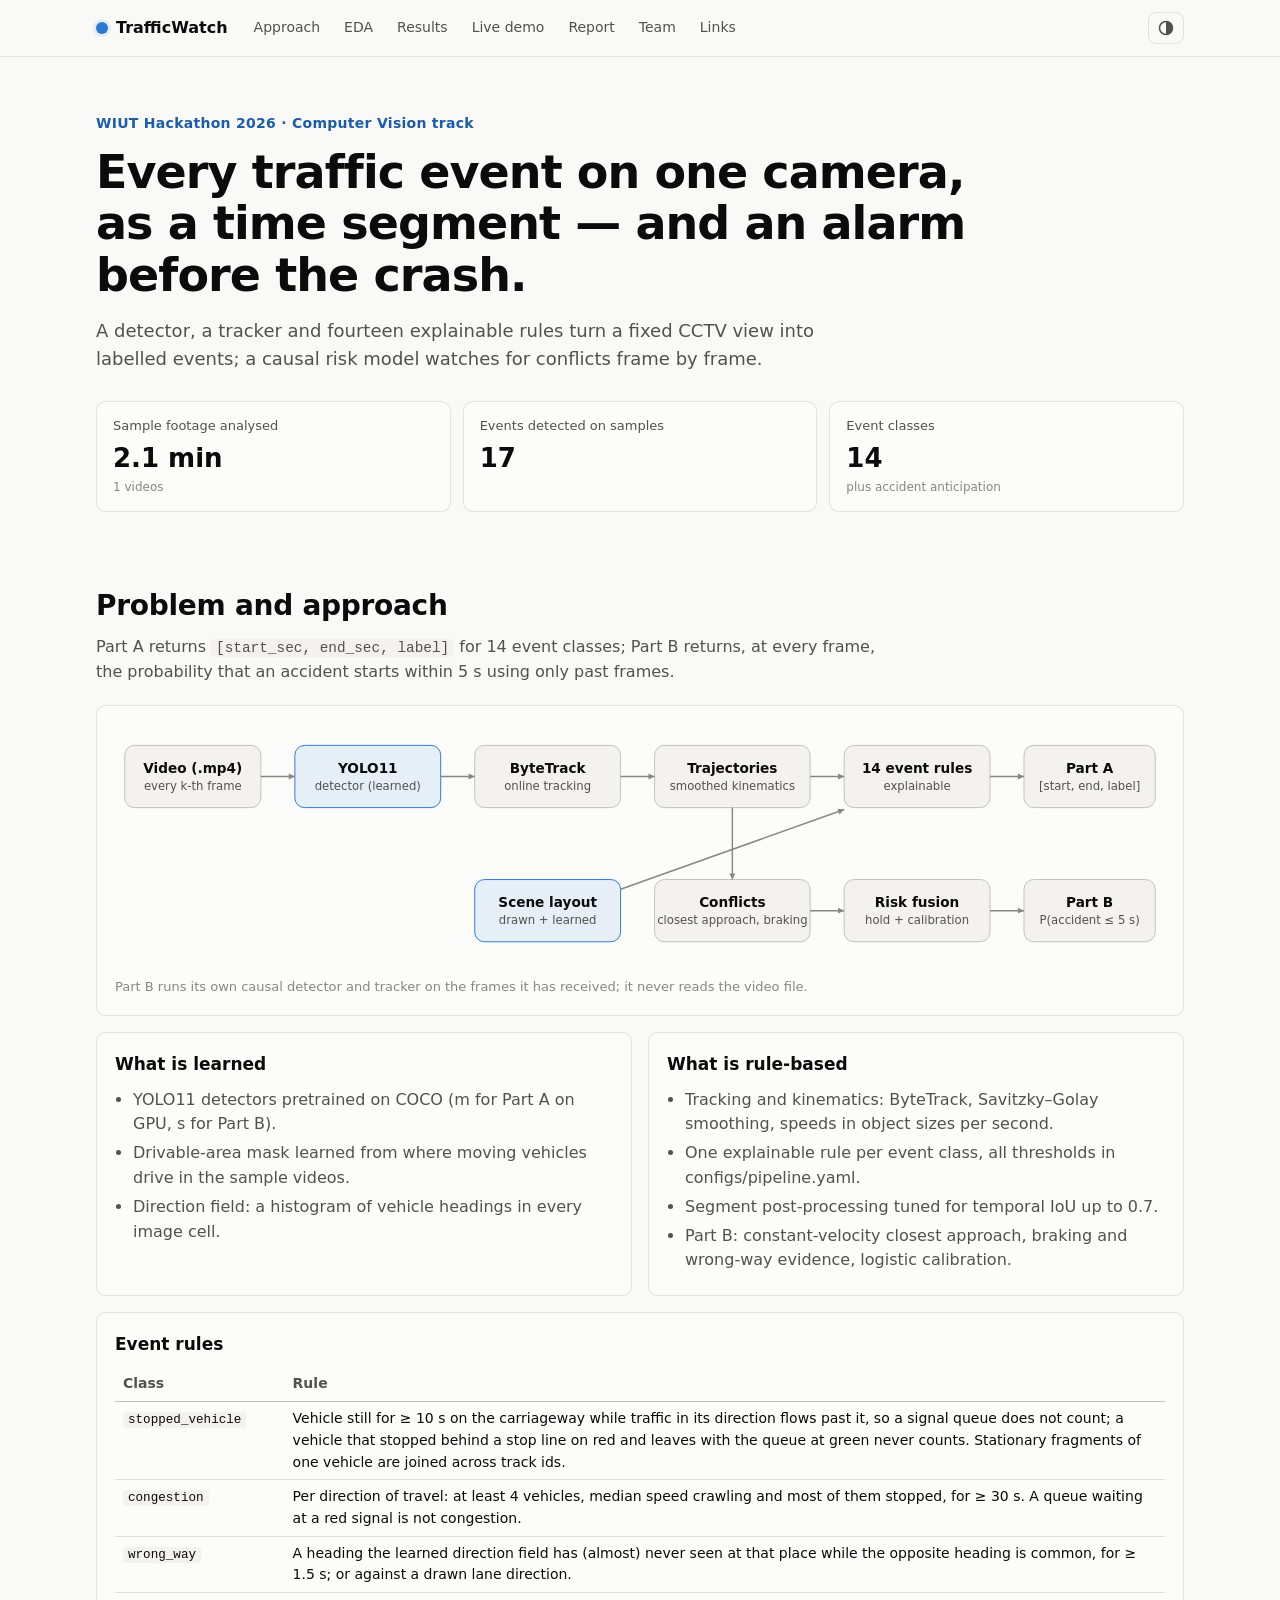
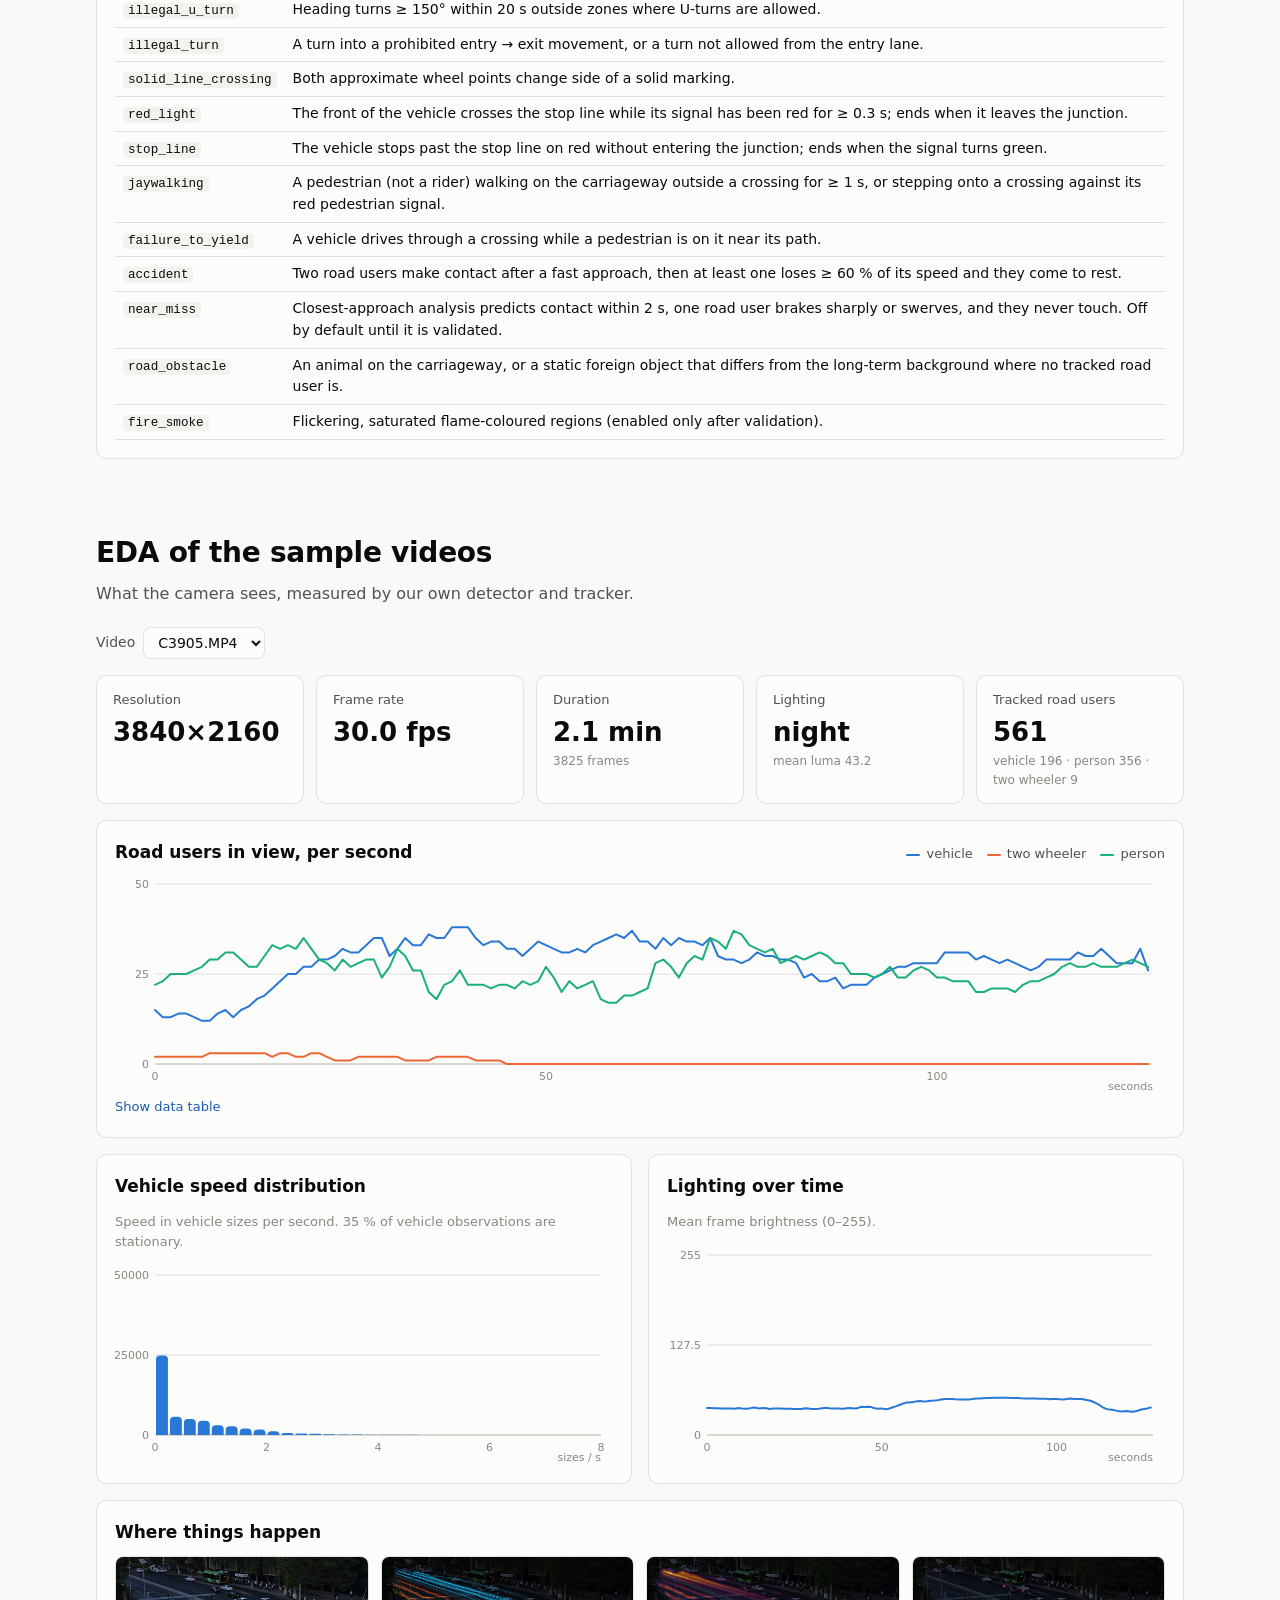
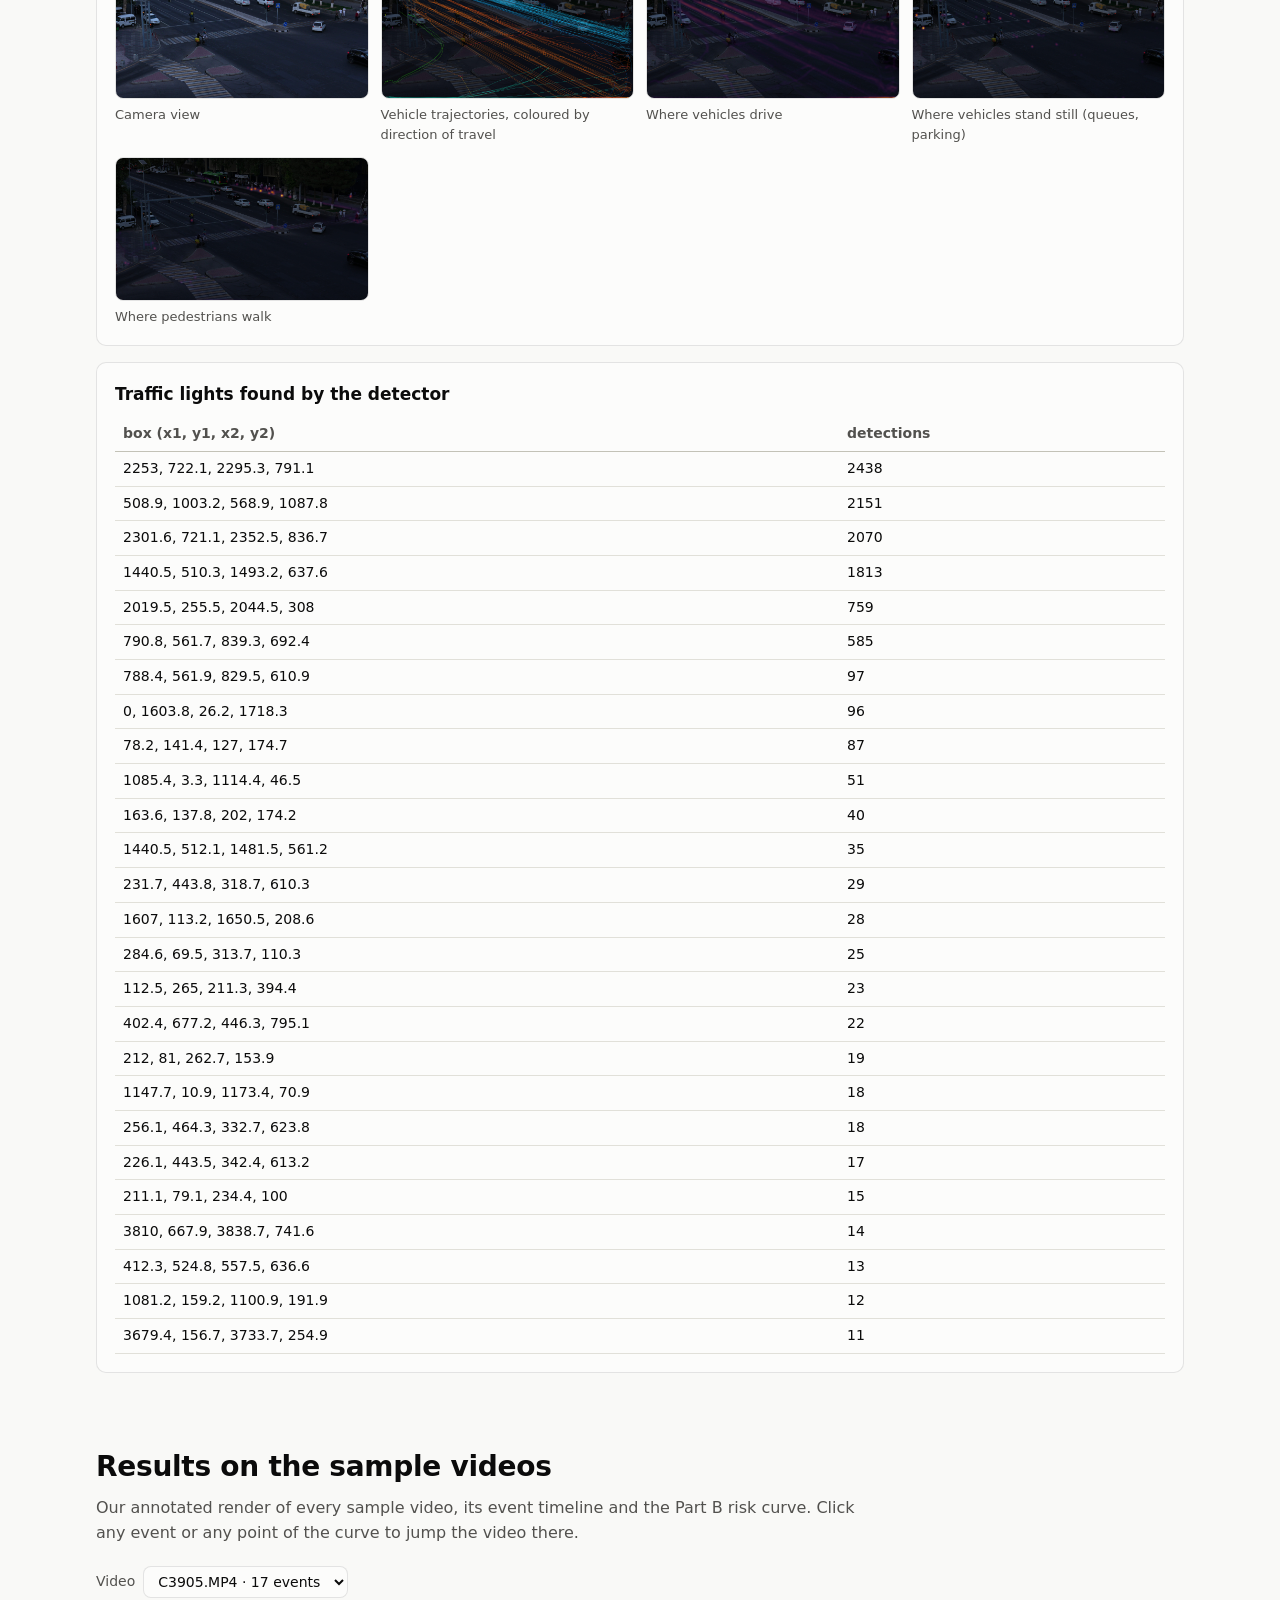
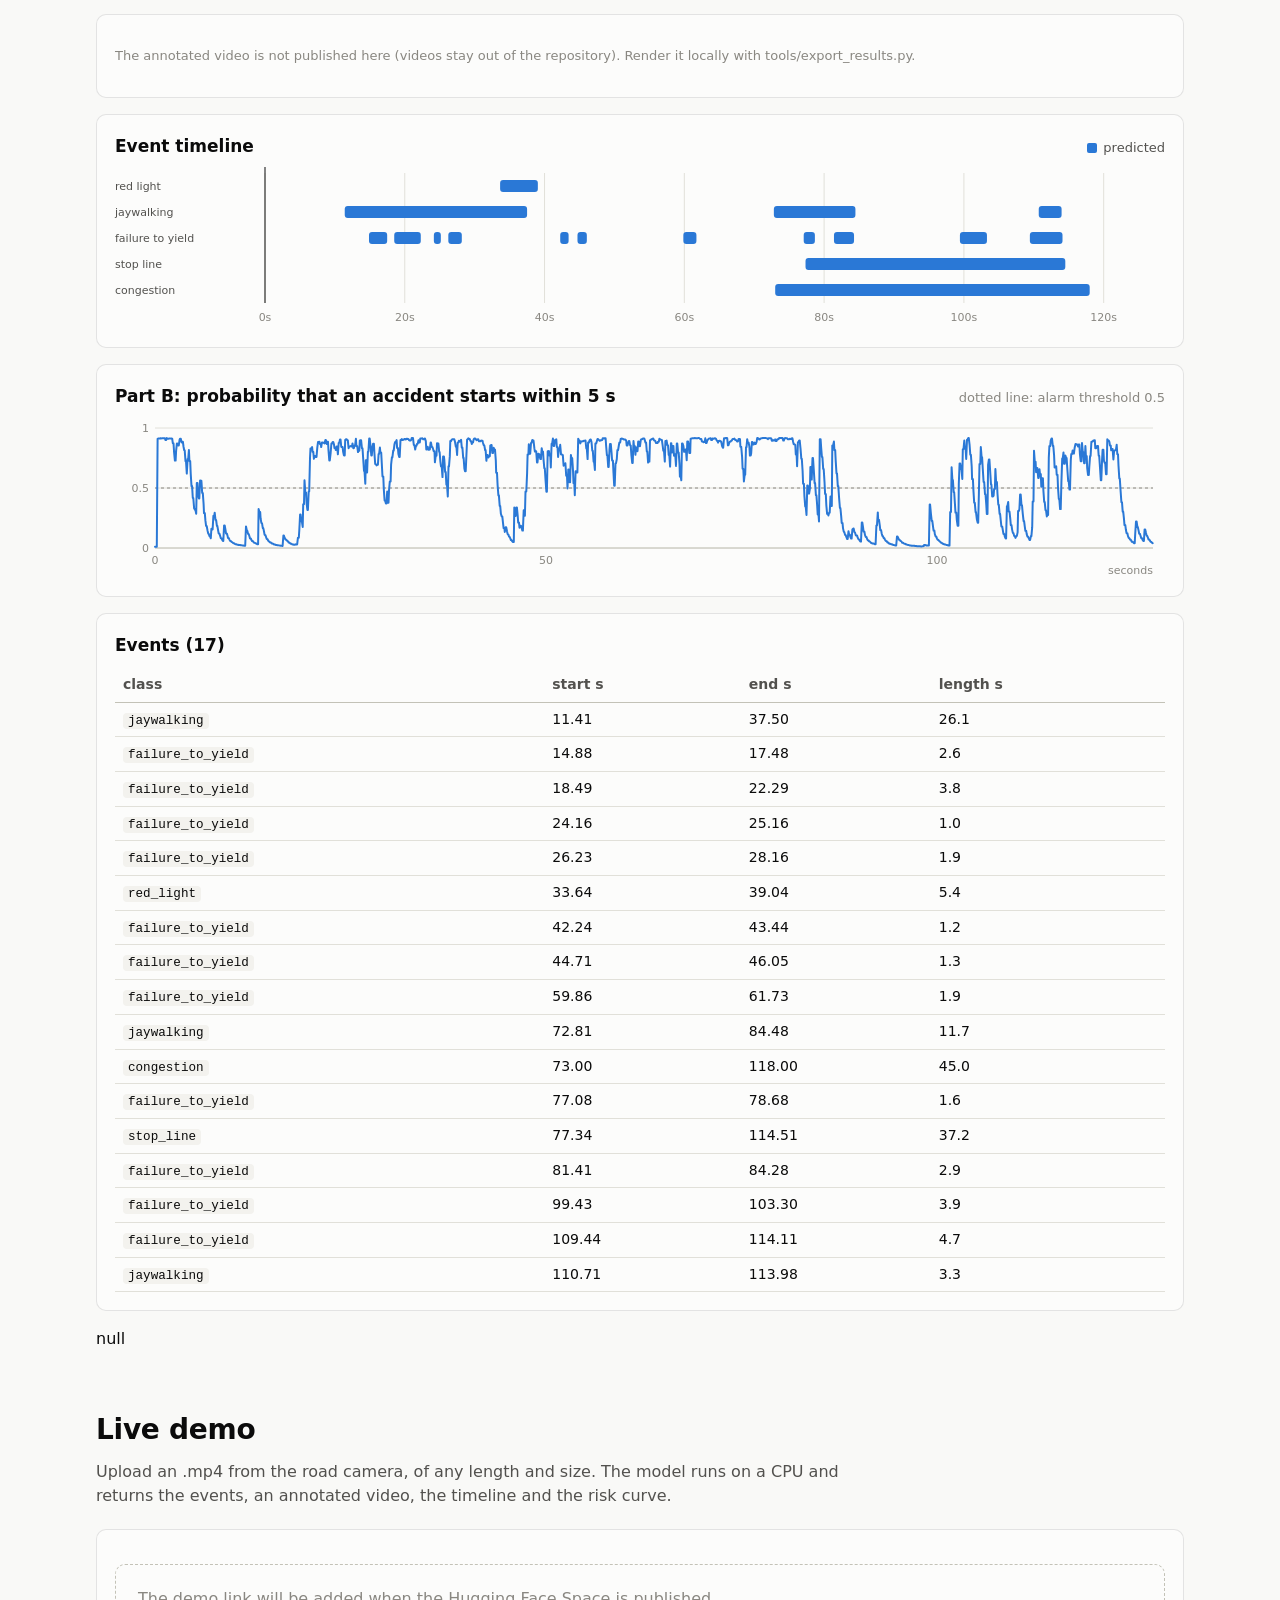
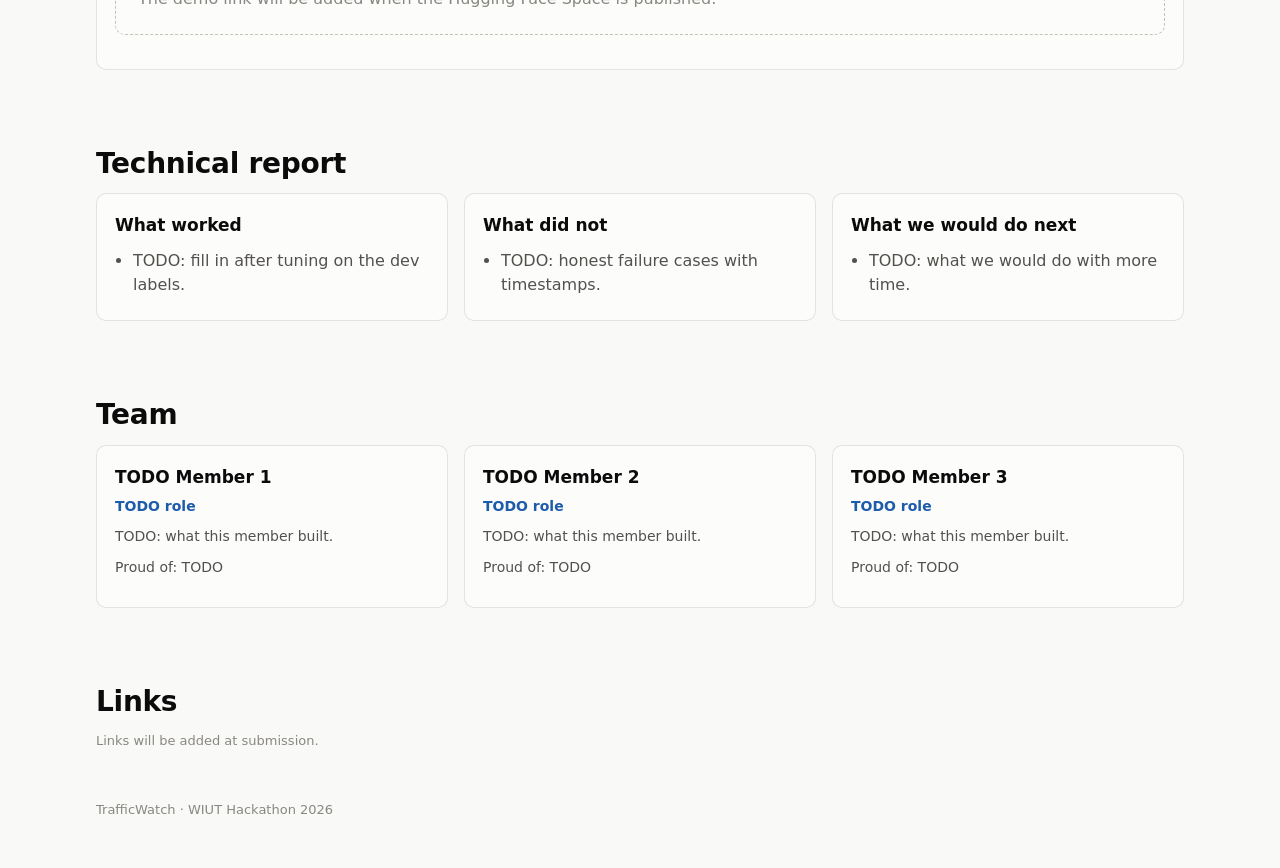
==== website/index.html @ 712d80a3 "project init" ====
<!doctype html>
<html lang="en">
<head>
<meta charset="utf-8">
<meta name="viewport" content="width=device-width, initial-scale=1">
<title>TrafficWatch · WIUT Hackathon 2026</title>
<meta name="description" content="Traffic event detection and accident anticipation from a fixed road camera.">
<link rel="stylesheet" href="assets/style.css">
</head>
<body>
<header class="top">
  <div class="wrap top-inner">
    <a class="brand" href="#top" aria-label="TrafficWatch home"><span class="brand-dot" aria-hidden="true"></span>TrafficWatch</a>
    <nav aria-label="Sections">
      <a href="#approach">Approach</a><a href="#eda">EDA</a><a href="#results">Results</a>
      <a href="#demo">Live demo</a><a href="#report">Report</a><a href="#team">Team</a><a href="#links">Links</a>
    </nav>
    <button class="theme" id="themeBtn" type="button" aria-label="Toggle dark mode"><svg viewBox="0 0 16 16" aria-hidden="true"><circle cx="8" cy="8" r="6.5" fill="none" stroke="currentColor" stroke-width="1.5"/><path d="M8 1.5a6.5 6.5 0 0 1 0 13z" fill="currentColor"/></svg></button>
  </div>
</header>

<main id="top">
  <section class="hero wrap">
    <p class="eyebrow">WIUT Hackathon 2026 · Computer Vision track</p>
    <h1>Every traffic event on one camera, as a time segment — and an alarm before the crash.</h1>
    <p class="lede" id="heroLede">A detector, a tracker and fourteen explainable rules turn a fixed CCTV view into
      labelled events; a causal risk model watches for conflicts frame by frame.</p>
    <div class="tiles" id="heroTiles"></div>
  </section>

  <section id="approach" class="wrap block">
    <h2>Problem and approach</h2>
    <p class="section-lede">Part A returns <code>[start_sec, end_sec, label]</code> for 14 event classes; Part B returns,
      at every frame, the probability that an accident starts within 5 s using only past frames.</p>
    <figure class="card diagram" id="pipeline"></figure>
    <div class="grid2">
      <div class="card">
        <h3>What is learned</h3>
        <ul id="learnedList"></ul>
      </div>
      <div class="card">
        <h3>What is rule-based</h3>
        <ul id="rulesList"></ul>
      </div>
    </div>
    <div class="card">
      <h3>Event rules</h3>
      <div class="table-scroll"><table class="data" id="rulesTable"><thead><tr><th>Class</th><th>Rule</th></tr></thead><tbody></tbody></table></div>
    </div>
  </section>

  <section id="eda" class="wrap block">
    <h2>EDA of the sample videos</h2>
    <p class="section-lede">What the camera sees, measured by our own detector and tracker.</p>
    <div class="controls" role="group" aria-label="EDA video"><label>Video <select id="edaVideo"></select></label></div>
    <div id="edaBody"><p class="empty">EDA data will appear here after <code>tools/eda.py</code> runs on the sample videos.</p></div>
  </section>

  <section id="results" class="wrap block">
    <h2>Results on the sample videos</h2>
    <p class="section-lede">Our annotated render of every sample video, its event timeline and the Part B risk curve.
      Click any event or any point of the curve to jump the video there.</p>
    <div class="controls" role="group" aria-label="Results video"><label>Video <select id="resVideo"></select></label></div>
    <div id="resBody"><p class="empty">Results will appear here after <code>tools/export_results.py</code> runs.</p></div>
  </section>

  <section id="demo" class="wrap block">
    <h2>Live demo</h2>
    <p class="section-lede" id="demoLede">Upload an .mp4 from the road camera, of any length and size. The model runs on a CPU
      and returns the events, an annotated video, the timeline and the risk curve.</p>
    <div class="card demo-card" id="demoCard"></div>
  </section>

  <section id="report" class="wrap block">
    <h2>Technical report</h2>
    <div class="grid3" id="reportBody"></div>
  </section>

  <section id="team" class="wrap block">
    <h2>Team</h2>
    <div class="team" id="teamBody"></div>
  </section>

  <section id="links" class="wrap block">
    <h2>Links</h2>
    <ul class="links" id="linksBody"></ul>
  </section>
</main>

<footer class="wrap foot"><span id="footText">TrafficWatch · WIUT Hackathon 2026</span></footer>
<div class="tooltip" id="tooltip" role="status" aria-live="polite"></div>
<script src="assets/app.js"></script>
</body>
</html>
---- website/assets/style.css ----
:root {
  color-scheme: light;
  --page: #f9f9f7; --surface: #fcfcfb; --surface-2: #f3f2ee;
  --ink: #0b0b0b; --ink-2: #52514e; --muted: #898781;
  --grid: #e1e0d9; --axis: #c3c2b7; --ring: rgba(11, 11, 11, 0.10);
  --accent: #2a78d6; --accent-ink: #1c5cab;
  --s1: #2a78d6; --s2: #eb6834; --s3: #1baf7a; --s4: #eda100;
  --label-wash: rgba(42, 120, 214, 0.10);
  --critical: #d03b3b;
  --radius: 10px;
}
@media (prefers-color-scheme: dark) {
  :root:where(:not([data-theme="light"])) {
    color-scheme: dark;
    --page: #0d0d0d; --surface: #1a1a19; --surface-2: #232321;
    --ink: #ffffff; --ink-2: #c3c2b7; --muted: #898781;
    --grid: #2c2c2a; --axis: #383835; --ring: rgba(255, 255, 255, 0.10);
    --accent: #3987e5; --accent-ink: #86b6ef;
    --s1: #3987e5; --s2: #d95926; --s3: #199e70; --s4: #c98500;
    --label-wash: rgba(57, 135, 229, 0.16);
  }
}
:root[data-theme="dark"] {
  color-scheme: dark;
  --page: #0d0d0d; --surface: #1a1a19; --surface-2: #232321;
  --ink: #ffffff; --ink-2: #c3c2b7; --muted: #898781;
  --grid: #2c2c2a; --axis: #383835; --ring: rgba(255, 255, 255, 0.10);
  --accent: #3987e5; --accent-ink: #86b6ef;
  --s1: #3987e5; --s2: #d95926; --s3: #199e70; --s4: #c98500;
  --label-wash: rgba(57, 135, 229, 0.16);
}

* { box-sizing: border-box; }
html { scroll-behavior: smooth; scroll-padding-top: 64px; }
body { margin: 0; background: var(--page); color: var(--ink);
  font: 16px/1.55 system-ui, -apple-system, "Segoe UI", Roboto, sans-serif; -webkit-font-smoothing: antialiased; }
a { color: var(--accent-ink); }
code { font: 0.9em ui-monospace, SFMono-Regular, Menlo, monospace; background: var(--surface-2); padding: 1px 5px; border-radius: 4px; }
.wrap { max-width: 1120px; margin: 0 auto; padding: 0 16px; }

.top { position: sticky; top: 0; z-index: 10; background: color-mix(in srgb, var(--page) 88%, transparent);
  backdrop-filter: saturate(1.4) blur(10px); border-bottom: 1px solid var(--ring); }
.top-inner { display: flex; align-items: center; gap: 16px; height: 56px; }
.brand { font-weight: 650; color: var(--ink); text-decoration: none; display: flex; align-items: center; gap: 8px; white-space: nowrap; }
.brand-dot { width: 12px; height: 12px; border-radius: 50%; background: var(--accent); box-shadow: 0 0 0 3px var(--label-wash); }
nav { display: flex; gap: 4px; overflow-x: auto; scrollbar-width: none; flex: 1; min-width: 0; }
nav a { color: var(--ink-2); text-decoration: none; padding: 6px 10px; border-radius: 8px; font-size: 14px; white-space: nowrap; }
nav a:hover { background: var(--surface-2); color: var(--ink); }
.theme { background: none; border: 1px solid var(--ring); color: var(--ink-2); border-radius: 8px; width: 36px; height: 32px; cursor: pointer; flex: none; display: grid; place-items: center; }
.theme svg { width: 16px; height: 16px; }

.hero { padding: 56px 16px 24px; }
.eyebrow { color: var(--accent-ink); font-weight: 600; font-size: 14px; margin: 0 0 12px; letter-spacing: 0.02em; }
h1 { font-size: clamp(28px, 4.6vw, 46px); line-height: 1.12; margin: 0 0 16px; max-width: 880px; letter-spacing: -0.02em; }
.lede { font-size: 18px; color: var(--ink-2); max-width: 760px; margin: 0 0 28px; }
h2 { font-size: 28px; margin: 0 0 8px; letter-spacing: -0.01em; }
h3 { font-size: 17px; margin: 0 0 10px; }
.section-lede { color: var(--ink-2); max-width: 780px; margin: 0 0 20px; }
.block { padding: 48px 16px 8px; }

.tiles { display: grid; grid-template-columns: repeat(auto-fit, minmax(170px, 1fr)); gap: 12px; }
.tile { background: var(--surface); border: 1px solid var(--ring); border-radius: var(--radius); padding: 14px 16px; }
.tile .label { color: var(--ink-2); font-size: 13px; }
.tile .value { font-size: 26px; font-weight: 600; margin-top: 2px; }
.tile .note { color: var(--muted); font-size: 12px; }

.card { background: var(--surface); border: 1px solid var(--ring); border-radius: var(--radius); padding: 18px; margin: 0 0 16px; }
.grid2 { display: grid; grid-template-columns: 1fr 1fr; gap: 16px; }
.grid3 { display: grid; grid-template-columns: repeat(3, 1fr); gap: 16px; }
@media (max-width: 860px) { .grid2, .grid3 { grid-template-columns: 1fr; } }
.card ul { margin: 0; padding-left: 18px; color: var(--ink-2); }
.card li { margin: 4px 0; }

.controls { display: flex; gap: 12px; flex-wrap: wrap; align-items: center; margin: 0 0 16px; }
select { max-width: 100%; min-width: 0; }
select, button.btn { font: inherit; font-size: 14px; color: var(--ink); background: var(--surface); border: 1px solid var(--ring);
  border-radius: 8px; padding: 6px 10px; }
button.btn { cursor: pointer; }
button.btn:hover { border-color: var(--accent); }
label { color: var(--ink-2); font-size: 14px; display: inline-flex; gap: 8px; align-items: center; max-width: 100%; }
.muted { color: var(--muted); font-size: 13px; }
figcaption.muted { margin-top: 10px; }
.empty { color: var(--muted); background: var(--surface); border: 1px dashed var(--axis); border-radius: var(--radius); padding: 22px; }

.table-scroll { overflow-x: auto; }
table.data { width: 100%; border-collapse: collapse; font-size: 14px; }
table.data th { text-align: left; color: var(--ink-2); font-weight: 600; border-bottom: 1px solid var(--axis); padding: 6px 8px; }
table.data td { border-bottom: 1px solid var(--grid); padding: 6px 8px; vertical-align: top; }
table.data td.num { font-variant-numeric: tabular-nums; white-space: nowrap; }
table.data tr.clickable { cursor: pointer; }
table.data tr.clickable:hover td { background: var(--surface-2); }
table.data code { white-space: nowrap; }

.diagram { overflow-x: auto; }
.diagram svg { width: 100%; min-width: 720px; height: auto; display: block; }
.chart { width: 100%; display: block; overflow: visible; }
.chart text { fill: var(--muted); font: 11px system-ui, sans-serif; }
.chart .grid line { stroke: var(--grid); stroke-width: 1; }
.chart .axis line, .chart .axis path { stroke: var(--axis); stroke-width: 1; }
.chart-head { display: flex; justify-content: space-between; align-items: baseline; gap: 8px; flex-wrap: wrap; margin-bottom: 8px; }
.chart-head h3 { margin: 0; }
.legend { display: flex; gap: 14px; flex-wrap: wrap; font-size: 13px; color: var(--ink-2); }
.legend .key { display: inline-block; width: 14px; height: 2px; border-radius: 1px; vertical-align: middle; margin-right: 6px; }
.legend .box { display: inline-block; width: 10px; height: 10px; border-radius: 2px; vertical-align: -1px; margin-right: 6px; }
.linkish { background: none; border: 0; color: var(--accent-ink); cursor: pointer; font: inherit; font-size: 13px; padding: 0; }

.imgs { display: grid; grid-template-columns: repeat(auto-fit, minmax(240px, 1fr)); gap: 12px; }
.imgs figure { margin: 0; }
.imgs img { width: 100%; border-radius: 8px; display: block; border: 1px solid var(--ring); }
.imgs figcaption { color: var(--ink-2); font-size: 13px; margin-top: 6px; }

.player video { width: 100%; border-radius: 8px; background: #000; display: block; }
.timeline-wrap { margin-top: 14px; }
.tl-bar { cursor: pointer; }
.tl-bar:hover, .tl-bar:focus { opacity: 0.8; outline: none; }
.playhead { stroke: var(--ink); stroke-width: 1; }

.team { display: grid; grid-template-columns: repeat(auto-fit, minmax(260px, 1fr)); gap: 16px; }
.member .role { color: var(--accent-ink); font-weight: 600; font-size: 14px; margin: -4px 0 8px; }
.member p { color: var(--ink-2); margin: 0 0 10px; font-size: 14px; }
.member .mlinks { display: flex; gap: 12px; flex-wrap: wrap; font-size: 14px; }
.links { list-style: none; padding: 0; margin: 0; display: grid; gap: 8px; }
.links a { font-weight: 600; }
.demo-card iframe { width: 100%; height: 880px; border: 0; border-radius: 8px; background: var(--surface-2); }
.foot { color: var(--muted); font-size: 13px; padding: 40px 16px 48px; }

.tooltip { position: fixed; pointer-events: none; z-index: 50; background: var(--surface); color: var(--ink);
  border: 1px solid var(--ring); border-radius: 8px; padding: 7px 10px; font-size: 13px;
  box-shadow: 0 6px 24px rgba(0, 0, 0, 0.14); opacity: 0; transition: opacity 0.08s; max-width: 280px; }
.tooltip .v { font-weight: 650; font-size: 14px; font-variant-numeric: tabular-nums; }
.tooltip .k { color: var(--ink-2); }
.tooltip .row { display: flex; gap: 8px; align-items: center; }
.tooltip .key { width: 12px; height: 2px; border-radius: 1px; flex: none; }
@media (max-width: 600px) { .hero { padding-top: 32px; } .block { padding-top: 36px; } .demo-card iframe { height: 1100px; } }
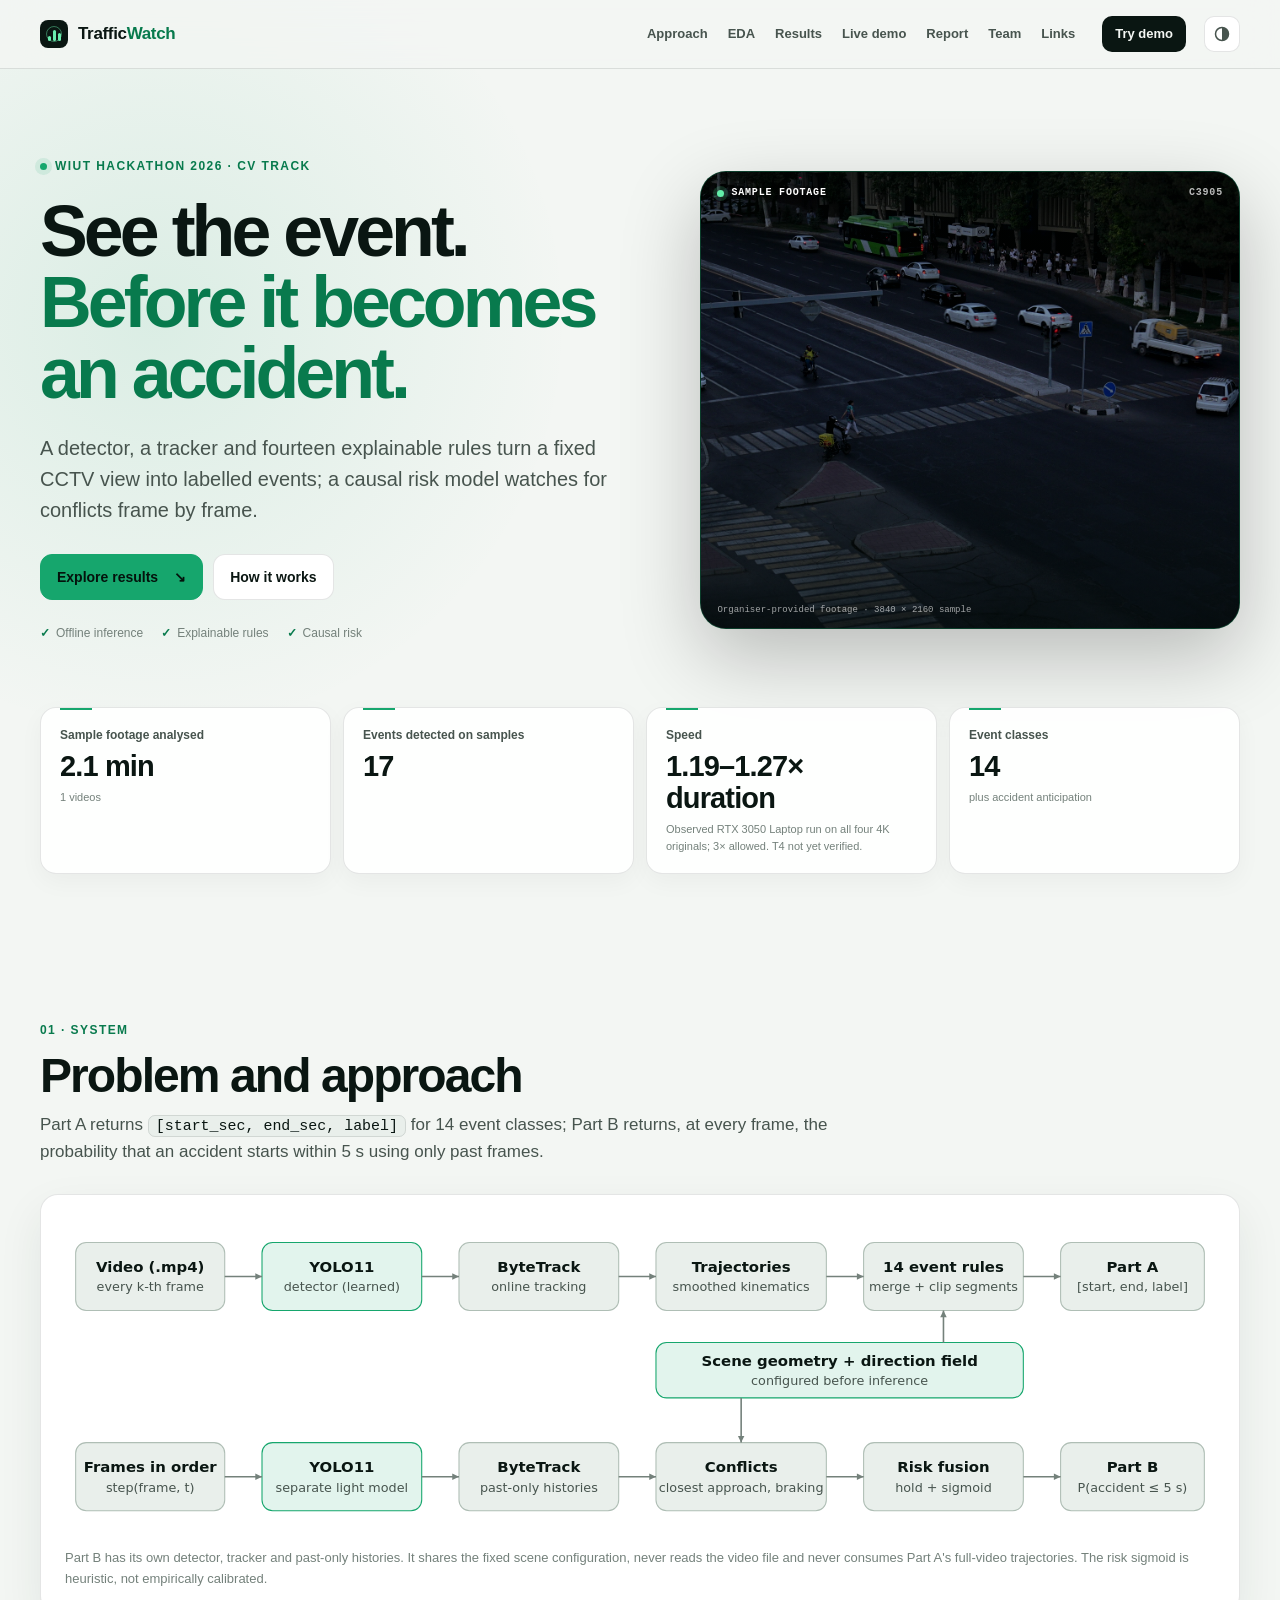
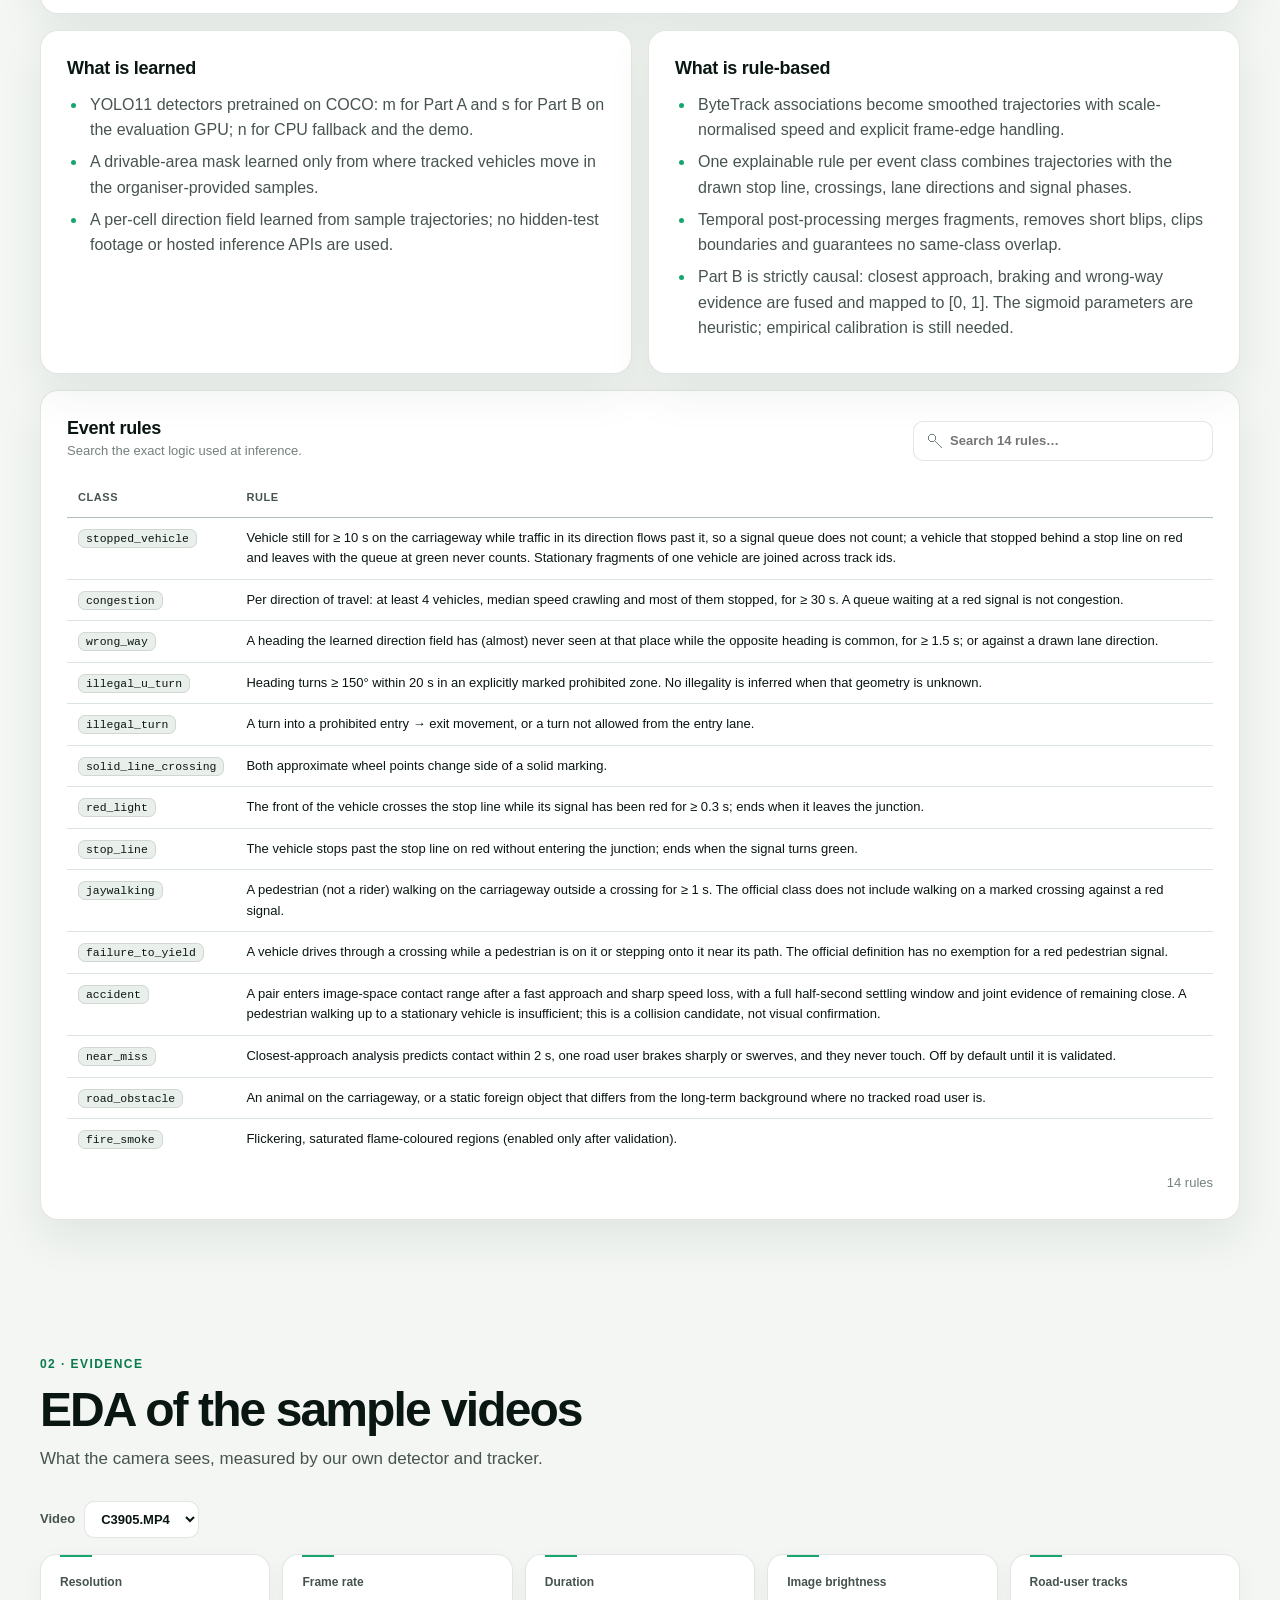
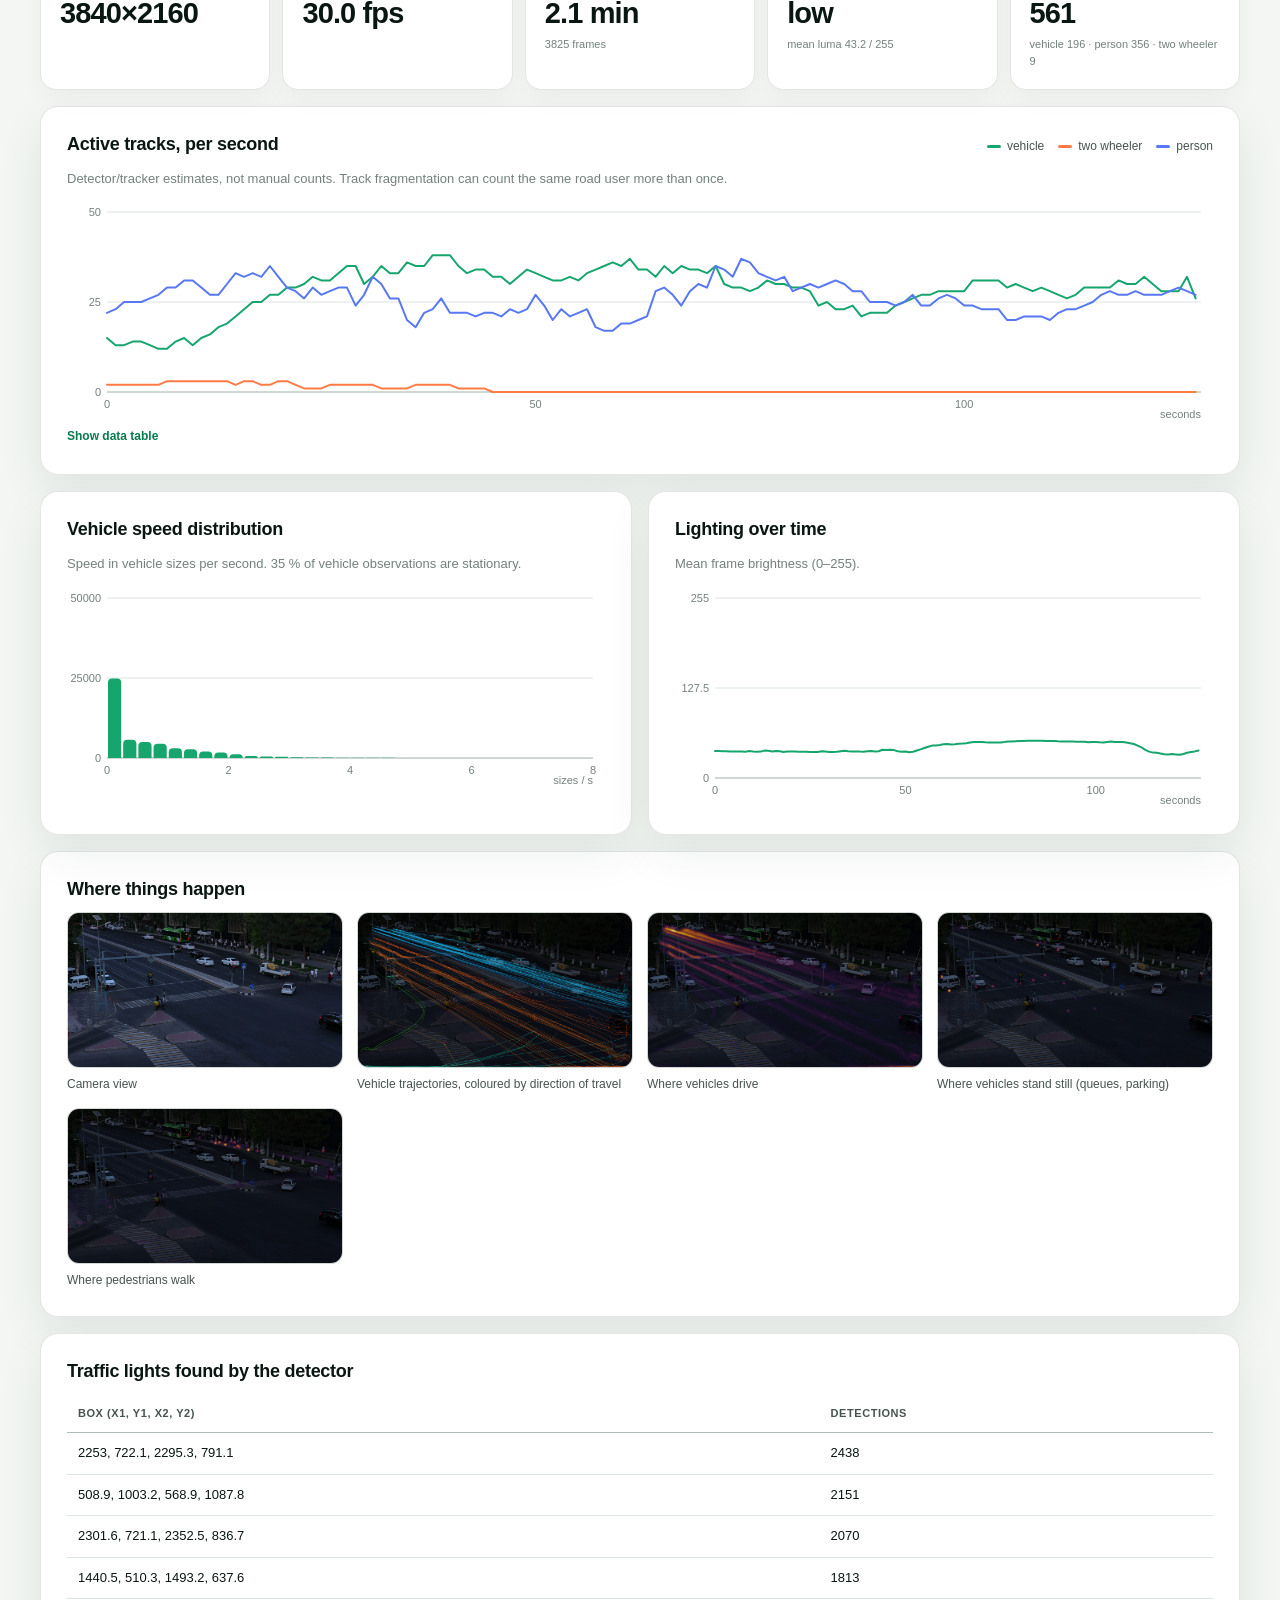
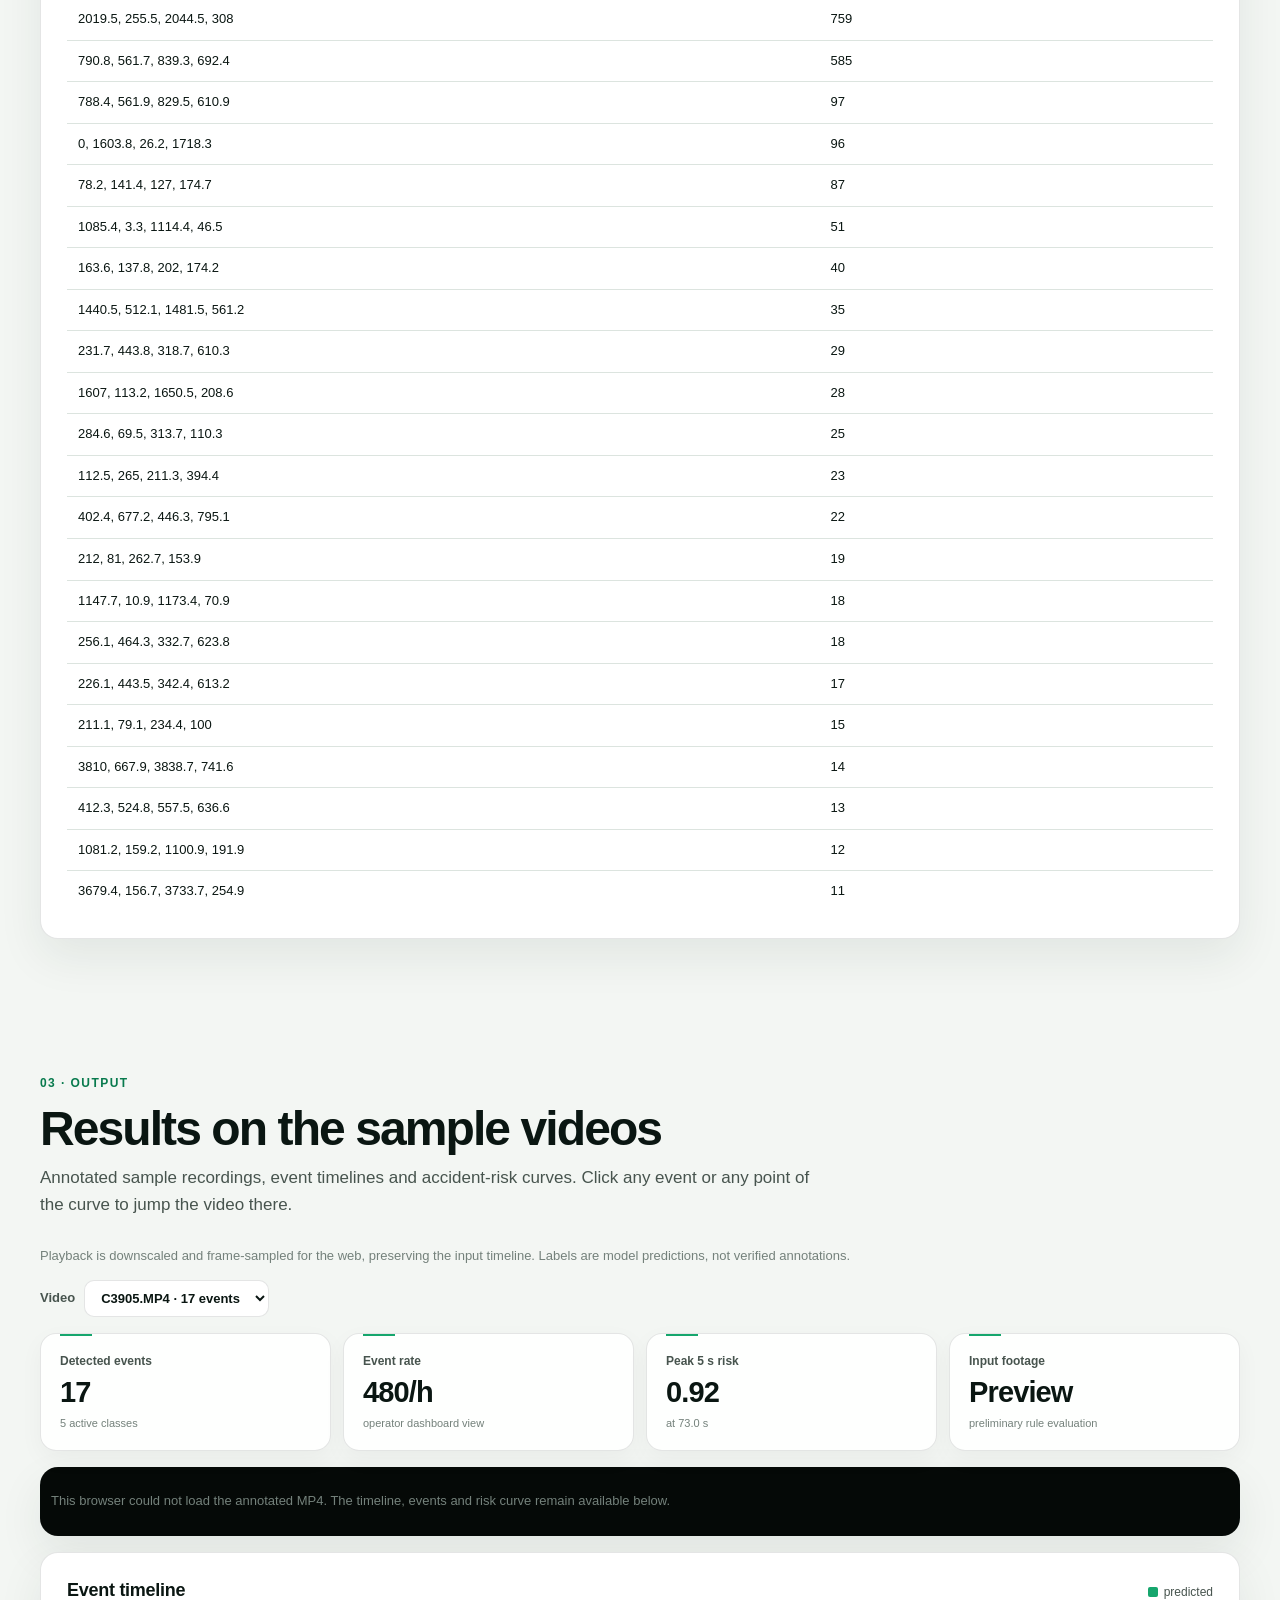
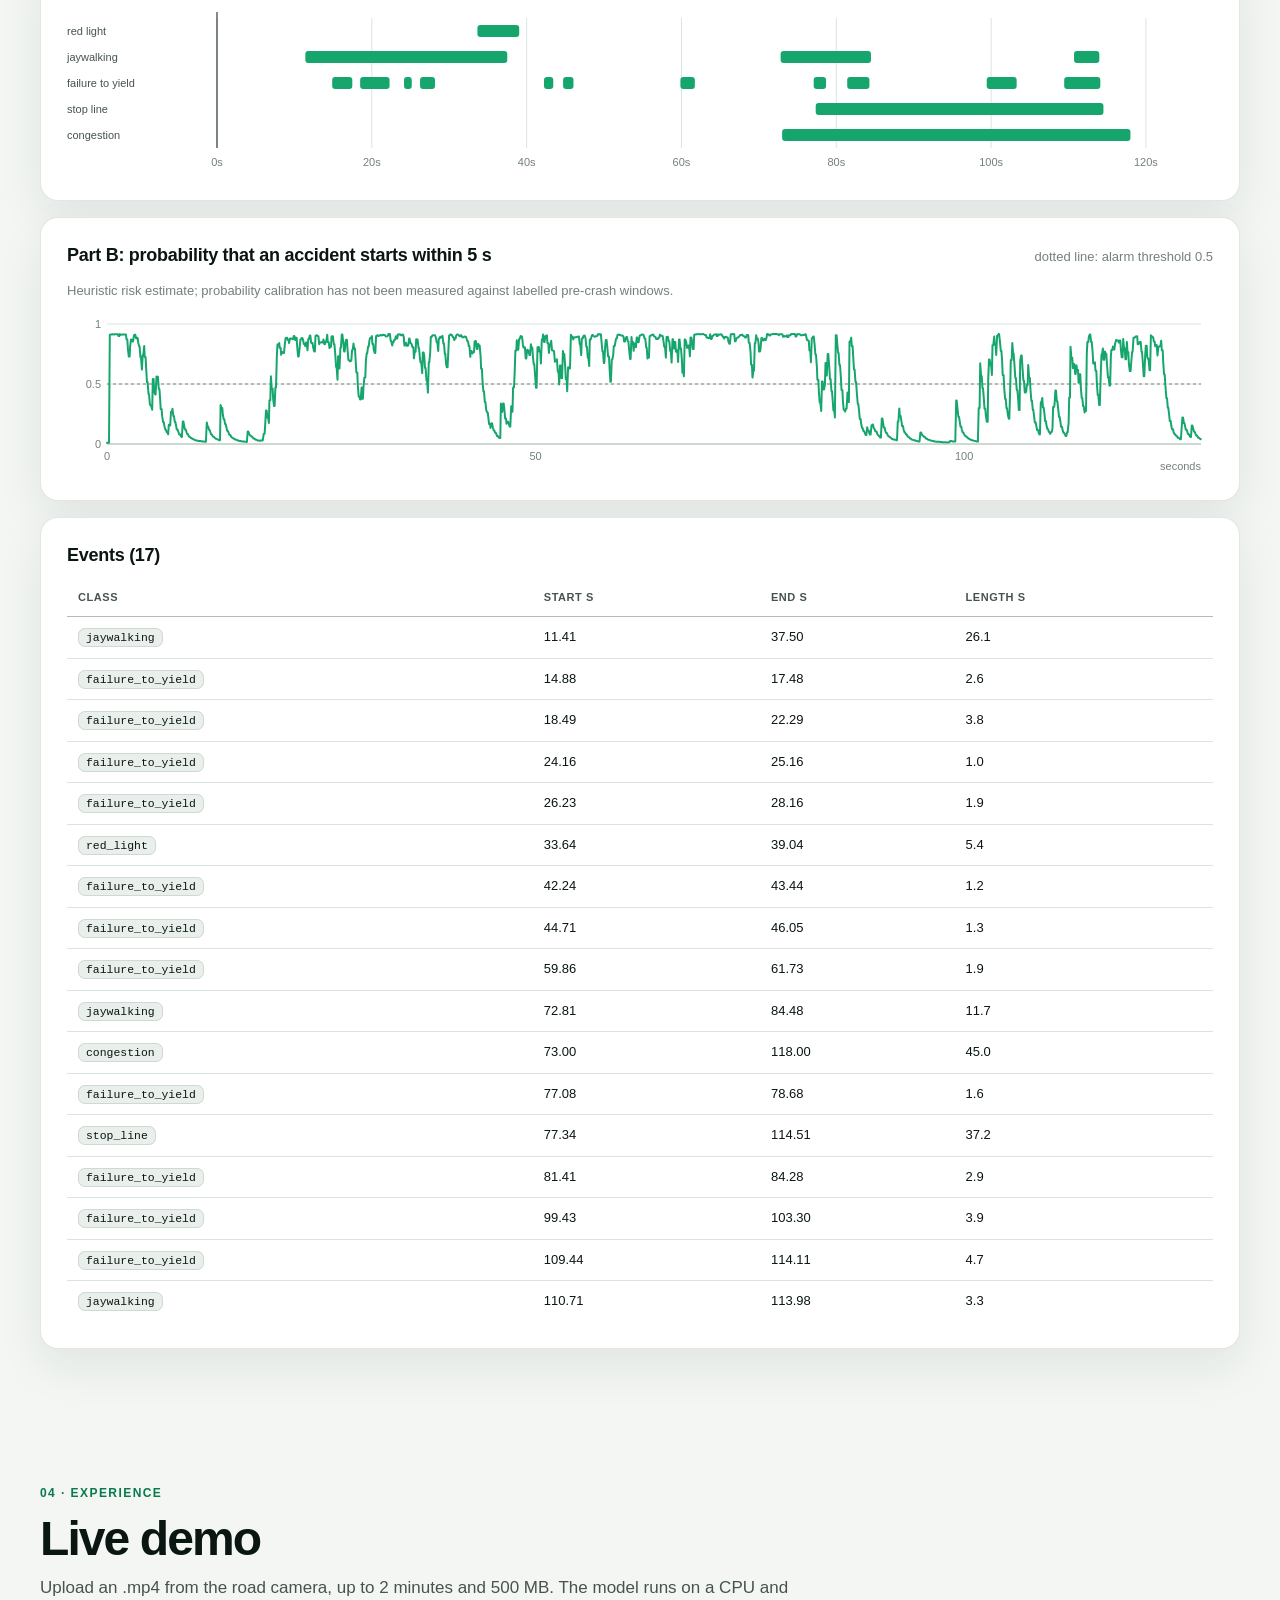
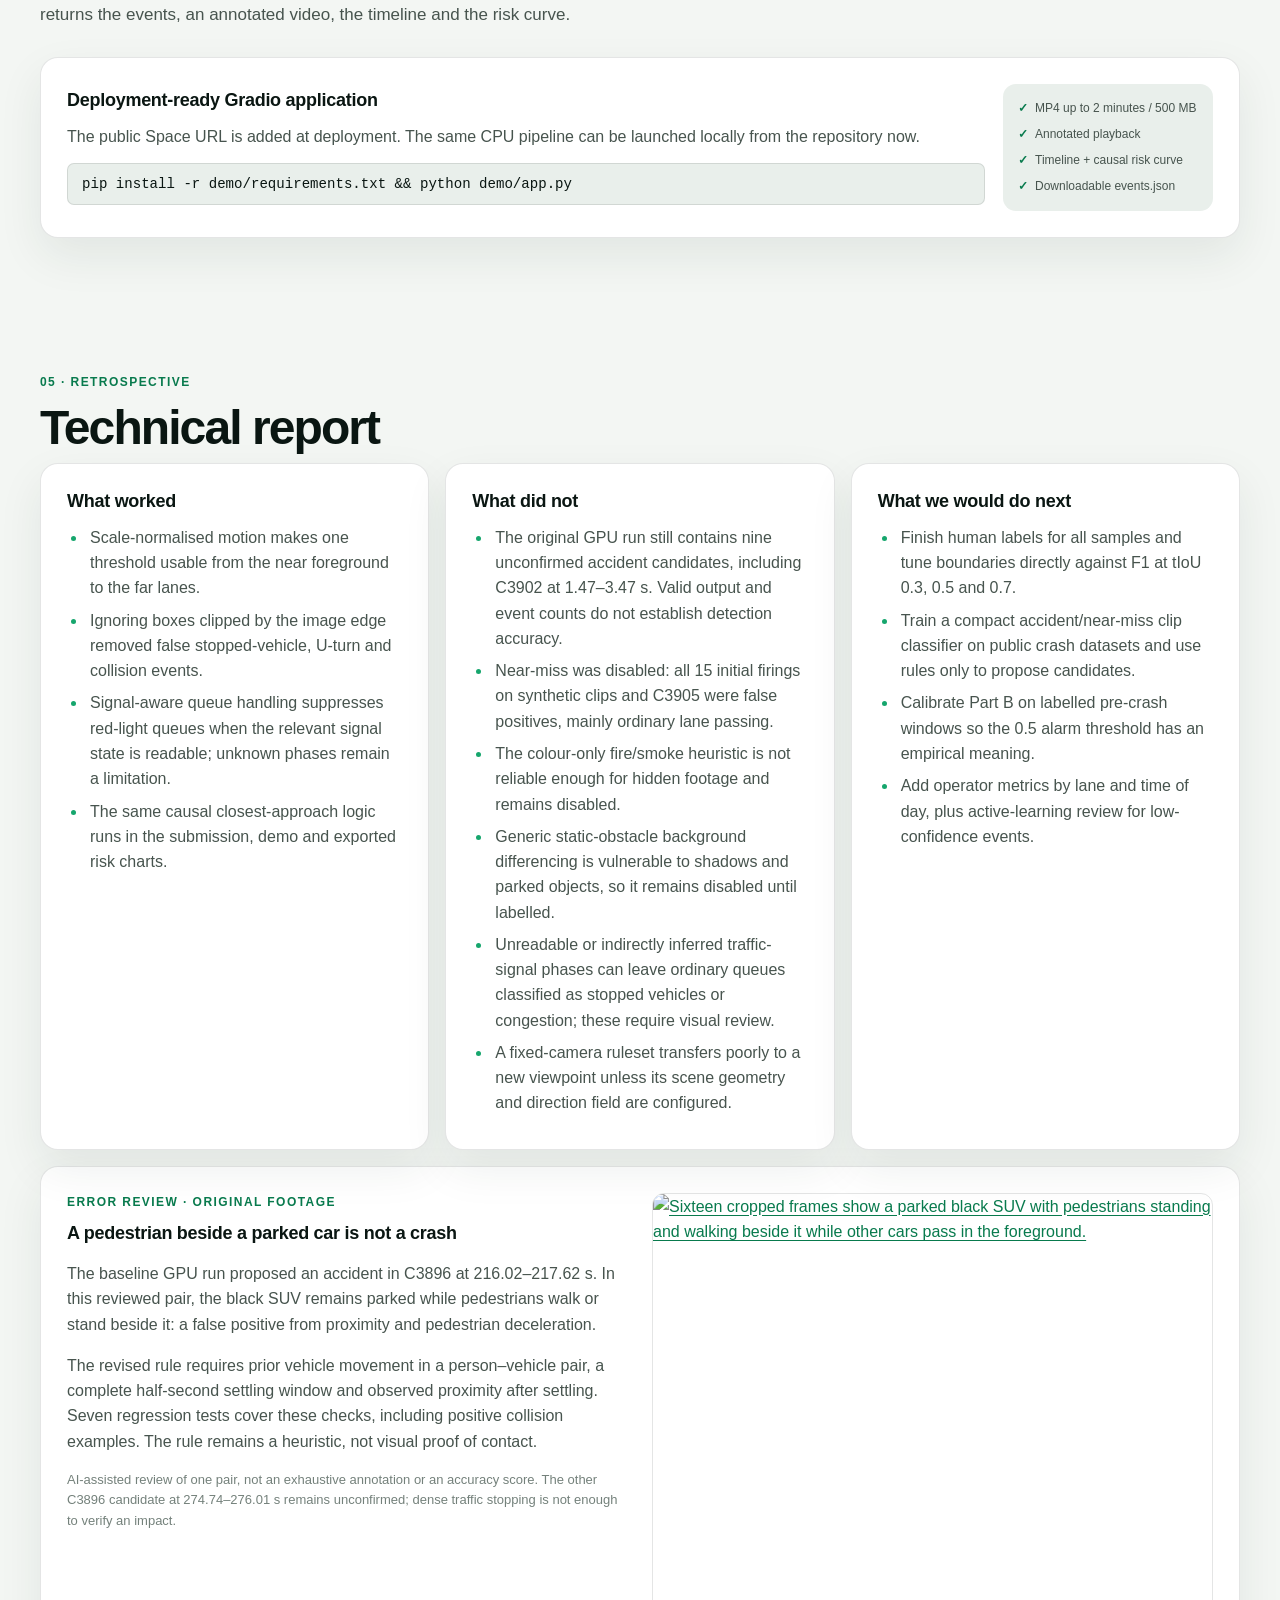
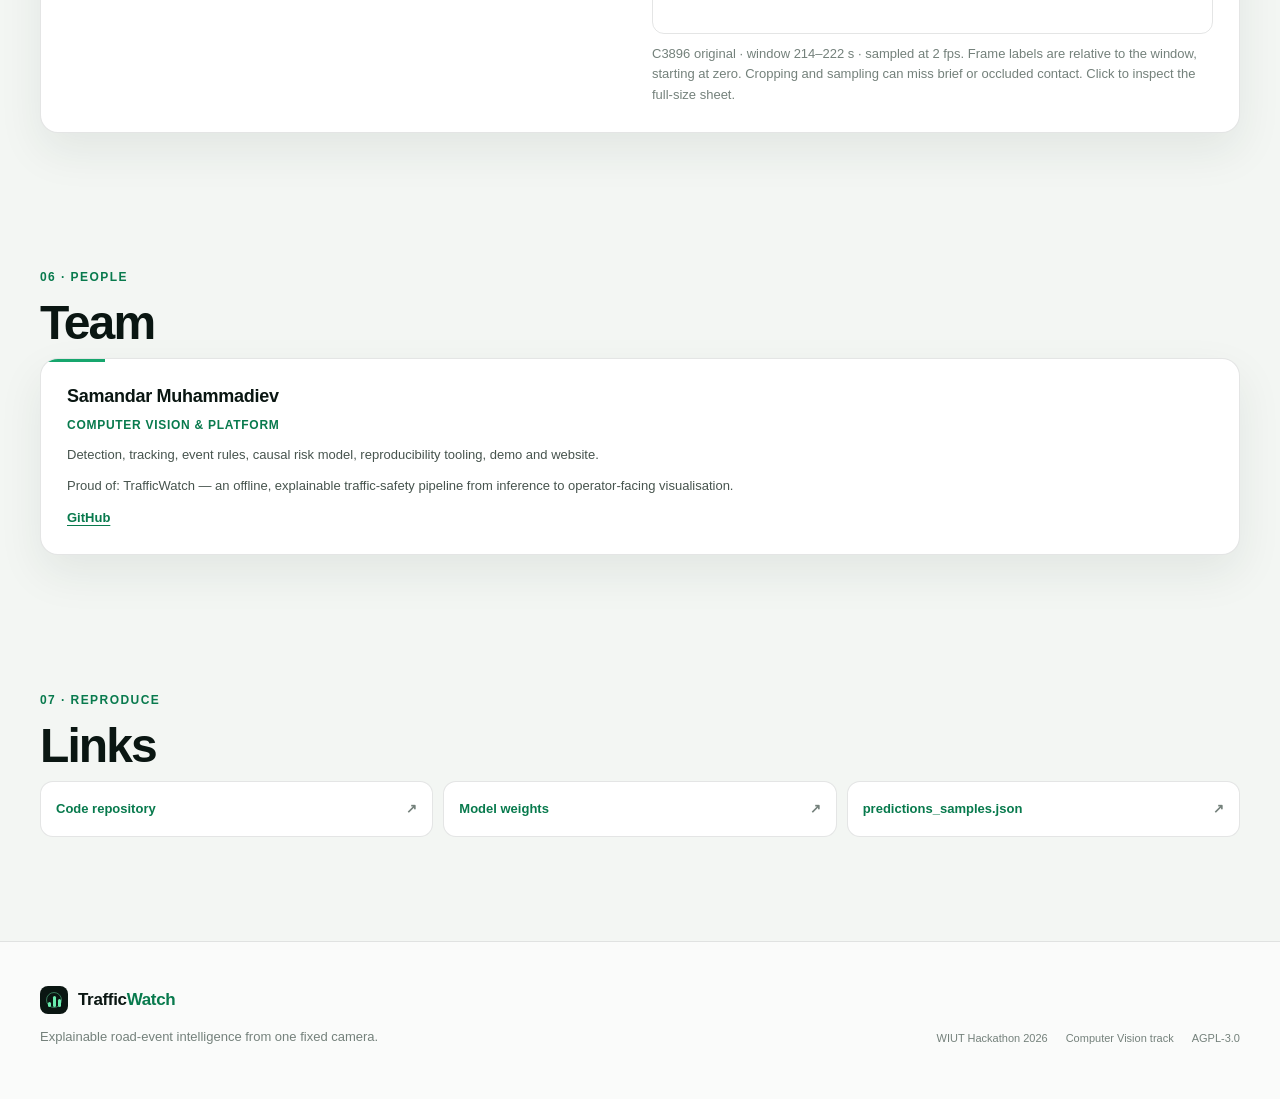
==== commit e0818cf5: "feat(website): present an interactive evidence-led traffic analysis dashboard Add responsive light/d" ====
--- a/website/index.html
+++ b/website/index.html
@@ -8,27 +8,49 @@
 <link rel="stylesheet" href="assets/style.css">
 </head>
 <body>
+<a class="skip-link" href="#main">Skip to content</a>
 <header class="top">
   <div class="wrap top-inner">
-    <a class="brand" href="#top" aria-label="TrafficWatch home"><span class="brand-dot" aria-hidden="true"></span>TrafficWatch</a>
+    <a class="brand" href="#main" aria-label="TrafficWatch home">
+      <span class="brand-mark" aria-hidden="true"><i></i><i></i><i></i></span>
+      <span>Traffic<span class="brand-accent">Watch</span></span>
+    </a>
     <nav aria-label="Sections">
       <a href="#approach">Approach</a><a href="#eda">EDA</a><a href="#results">Results</a>
       <a href="#demo">Live demo</a><a href="#report">Report</a><a href="#team">Team</a><a href="#links">Links</a>
     </nav>
+    <a class="nav-cta" href="#demo">Try demo</a>
     <button class="theme" id="themeBtn" type="button" aria-label="Toggle dark mode"><svg viewBox="0 0 16 16" aria-hidden="true"><circle cx="8" cy="8" r="6.5" fill="none" stroke="currentColor" stroke-width="1.5"/><path d="M8 1.5a6.5 6.5 0 0 1 0 13z" fill="currentColor"/></svg></button>
   </div>
 </header>
 
-<main id="top">
+<main id="main">
   <section class="hero wrap">
-    <p class="eyebrow">WIUT Hackathon 2026 · Computer Vision track</p>
-    <h1>Every traffic event on one camera, as a time segment — and an alarm before the crash.</h1>
-    <p class="lede" id="heroLede">A detector, a tracker and fourteen explainable rules turn a fixed CCTV view into
-      labelled events; a causal risk model watches for conflicts frame by frame.</p>
+    <div class="hero-grid">
+      <div class="hero-copy">
+        <p class="eyebrow"><span class="status-dot" aria-hidden="true"></span> WIUT Hackathon 2026 · CV track</p>
+        <h1>See the event.<br><span>Before it becomes an accident.</span></h1>
+        <p class="lede" id="heroLede">A detector, a tracker and fourteen explainable rules turn a fixed CCTV view into
+          labelled events; a causal risk model watches for conflicts frame by frame.</p>
+        <div class="hero-actions">
+          <a class="button primary" href="#results">Explore results <span aria-hidden="true">↘</span></a>
+          <a class="button secondary" href="#approach">How it works</a>
+        </div>
+        <div class="hero-trust" aria-label="System properties">
+          <span>Offline inference</span><span>Explainable rules</span><span>Causal risk</span>
+        </div>
+      </div>
+      <figure class="hero-visual">
+        <img src="data/eda/C3905_frame.jpg" alt="Fixed traffic camera view used by TrafficWatch">
+        <div class="camera-meta"><span><i></i> SAMPLE FOOTAGE</span><b>C3905</b></div>
+        <figcaption id="heroSourceCaption">Organiser-provided sample footage</figcaption>
+      </figure>
+    </div>
     <div class="tiles" id="heroTiles"></div>
   </section>
 
   <section id="approach" class="wrap block">
+    <p class="section-kicker">01 · System</p>
     <h2>Problem and approach</h2>
     <p class="section-lede">Part A returns <code>[start_sec, end_sec, label]</code> for 14 event classes; Part B returns,
       at every frame, the probability that an accident starts within 5 s using only past frames.</p>
@@ -43,13 +65,18 @@
         <ul id="rulesList"></ul>
       </div>
     </div>
-    <div class="card">
-      <h3>Event rules</h3>
+    <div class="card rules-card">
+      <div class="rules-head">
+        <div><h3>Event rules</h3><p class="muted">Search the exact logic used at inference.</p></div>
+        <label class="rule-search"><span class="sr-only">Search event rules</span><input id="ruleSearch" type="search" placeholder="Search 14 rules…" autocomplete="off"></label>
+      </div>
       <div class="table-scroll"><table class="data" id="rulesTable"><thead><tr><th>Class</th><th>Rule</th></tr></thead><tbody></tbody></table></div>
+      <p class="muted rule-count" id="ruleCount" aria-live="polite">14 rules</p>
     </div>
   </section>
 
   <section id="eda" class="wrap block">
+    <p class="section-kicker">02 · Evidence</p>
     <h2>EDA of the sample videos</h2>
     <p class="section-lede">What the camera sees, measured by our own detector and tracker.</p>
     <div class="controls" role="group" aria-label="EDA video"><label>Video <select id="edaVideo"></select></label></div>
@@ -57,37 +84,45 @@
   </section>
 
   <section id="results" class="wrap block">
+    <p class="section-kicker">03 · Output</p>
     <h2>Results on the sample videos</h2>
-    <p class="section-lede">Our annotated render of every sample video, its event timeline and the Part B risk curve.
+    <p class="section-lede">Annotated sample recordings, event timelines and accident-risk curves.
       Click any event or any point of the curve to jump the video there.</p>
+    <p class="muted">Playback is downscaled and frame-sampled for the web, preserving the input timeline.
+      Labels are model predictions, not verified annotations.</p>
     <div class="controls" role="group" aria-label="Results video"><label>Video <select id="resVideo"></select></label></div>
     <div id="resBody"><p class="empty">Results will appear here after <code>tools/export_results.py</code> runs.</p></div>
   </section>
 
   <section id="demo" class="wrap block">
+    <p class="section-kicker">04 · Experience</p>
     <h2>Live demo</h2>
-    <p class="section-lede" id="demoLede">Upload an .mp4 from the road camera, of any length and size. The model runs on a CPU
+    <p class="section-lede" id="demoLede">Upload an .mp4 from the road camera, up to 2 minutes and 500 MB. The model runs on a CPU
       and returns the events, an annotated video, the timeline and the risk curve.</p>
     <div class="card demo-card" id="demoCard"></div>
   </section>
 
   <section id="report" class="wrap block">
+    <p class="section-kicker">05 · Retrospective</p>
     <h2>Technical report</h2>
     <div class="grid3" id="reportBody"></div>
+    <div id="reportCases"></div>
   </section>
 
   <section id="team" class="wrap block">
+    <p class="section-kicker">06 · People</p>
     <h2>Team</h2>
     <div class="team" id="teamBody"></div>
   </section>
 
   <section id="links" class="wrap block">
+    <p class="section-kicker">07 · Reproduce</p>
     <h2>Links</h2>
     <ul class="links" id="linksBody"></ul>
   </section>
 </main>
 
-<footer class="wrap foot"><span id="footText">TrafficWatch · WIUT Hackathon 2026</span></footer>
+<footer class="foot"><div class="wrap foot-inner"><div><a class="brand" href="#main"><span class="brand-mark" aria-hidden="true"><i></i><i></i><i></i></span><span>Traffic<span class="brand-accent">Watch</span></span></a><p>Explainable road-event intelligence from one fixed camera.</p></div><div class="foot-meta"><span>WIUT Hackathon 2026</span><span>Computer Vision track</span><span>AGPL-3.0</span></div></div></footer>
 <div class="tooltip" id="tooltip" role="status" aria-live="polite"></div>
 <script src="assets/app.js"></script>
 </body>
--- a/website/assets/style.css
+++ b/website/assets/style.css
@@ -1,134 +1,286 @@
 :root {
   color-scheme: light;
-  --page: #f9f9f7; --surface: #fcfcfb; --surface-2: #f3f2ee;
-  --ink: #0b0b0b; --ink-2: #52514e; --muted: #898781;
-  --grid: #e1e0d9; --axis: #c3c2b7; --ring: rgba(11, 11, 11, 0.10);
-  --accent: #2a78d6; --accent-ink: #1c5cab;
-  --s1: #2a78d6; --s2: #eb6834; --s3: #1baf7a; --s4: #eda100;
-  --label-wash: rgba(42, 120, 214, 0.10);
-  --critical: #d03b3b;
-  --radius: 10px;
-}
+  --page: #f3f6f3;
+  --surface: #ffffff;
+  --surface-2: #e9efeb;
+  --surface-3: #dce7e0;
+  --ink: #0a1612;
+  --ink-2: #47544e;
+  --muted: #74817b;
+  --grid: #dce4df;
+  --axis: #afbeb5;
+  --ring: rgba(10, 22, 18, 0.11);
+  --shadow: 0 18px 45px rgba(21, 45, 35, 0.08);
+  --accent: #16a66d;
+  --accent-ink: #087a4d;
+  --accent-bright: #69edae;
+  --accent-wash: rgba(22, 166, 109, 0.11);
+  --s1: #16a66d;
+  --s2: #ff7a45;
+  --s3: #5878f3;
+  --s4: #e6a300;
+  --label-wash: rgba(22, 166, 109, 0.12);
+  --critical: #df4646;
+  --radius: 18px;
+}
+
 @media (prefers-color-scheme: dark) {
   :root:where(:not([data-theme="light"])) {
     color-scheme: dark;
-    --page: #0d0d0d; --surface: #1a1a19; --surface-2: #232321;
-    --ink: #ffffff; --ink-2: #c3c2b7; --muted: #898781;
-    --grid: #2c2c2a; --axis: #383835; --ring: rgba(255, 255, 255, 0.10);
-    --accent: #3987e5; --accent-ink: #86b6ef;
-    --s1: #3987e5; --s2: #d95926; --s3: #199e70; --s4: #c98500;
-    --label-wash: rgba(57, 135, 229, 0.16);
+    --page: #07100d;
+    --surface: #0d1a16;
+    --surface-2: #14231e;
+    --surface-3: #1a2c25;
+    --ink: #f3f8f5;
+    --ink-2: #b9c6c0;
+    --muted: #7e9188;
+    --grid: #21342c;
+    --axis: #365046;
+    --ring: rgba(220, 248, 234, 0.12);
+    --shadow: 0 18px 55px rgba(0, 0, 0, 0.26);
+    --accent: #47d995;
+    --accent-ink: #6aebab;
+    --accent-bright: #71f0b1;
+    --accent-wash: rgba(71, 217, 149, 0.12);
+    --s1: #47d995;
+    --s2: #ff8a5b;
+    --s3: #8095ff;
+    --s4: #f0b73c;
+    --label-wash: rgba(71, 217, 149, 0.13);
   }
 }
+
 :root[data-theme="dark"] {
   color-scheme: dark;
-  --page: #0d0d0d; --surface: #1a1a19; --surface-2: #232321;
-  --ink: #ffffff; --ink-2: #c3c2b7; --muted: #898781;
-  --grid: #2c2c2a; --axis: #383835; --ring: rgba(255, 255, 255, 0.10);
-  --accent: #3987e5; --accent-ink: #86b6ef;
-  --s1: #3987e5; --s2: #d95926; --s3: #199e70; --s4: #c98500;
-  --label-wash: rgba(57, 135, 229, 0.16);
+  --page: #07100d;
+  --surface: #0d1a16;
+  --surface-2: #14231e;
+  --surface-3: #1a2c25;
+  --ink: #f3f8f5;
+  --ink-2: #b9c6c0;
+  --muted: #7e9188;
+  --grid: #21342c;
+  --axis: #365046;
+  --ring: rgba(220, 248, 234, 0.12);
+  --shadow: 0 18px 55px rgba(0, 0, 0, 0.26);
+  --accent: #47d995;
+  --accent-ink: #6aebab;
+  --accent-bright: #71f0b1;
+  --accent-wash: rgba(71, 217, 149, 0.12);
+  --s1: #47d995;
+  --s2: #ff8a5b;
+  --s3: #8095ff;
+  --s4: #f0b73c;
+  --label-wash: rgba(71, 217, 149, 0.13);
 }
 
 * { box-sizing: border-box; }
-html { scroll-behavior: smooth; scroll-padding-top: 64px; }
-body { margin: 0; background: var(--page); color: var(--ink);
-  font: 16px/1.55 system-ui, -apple-system, "Segoe UI", Roboto, sans-serif; -webkit-font-smoothing: antialiased; }
-a { color: var(--accent-ink); }
-code { font: 0.9em ui-monospace, SFMono-Regular, Menlo, monospace; background: var(--surface-2); padding: 1px 5px; border-radius: 4px; }
-.wrap { max-width: 1120px; margin: 0 auto; padding: 0 16px; }
-
-.top { position: sticky; top: 0; z-index: 10; background: color-mix(in srgb, var(--page) 88%, transparent);
-  backdrop-filter: saturate(1.4) blur(10px); border-bottom: 1px solid var(--ring); }
-.top-inner { display: flex; align-items: center; gap: 16px; height: 56px; }
-.brand { font-weight: 650; color: var(--ink); text-decoration: none; display: flex; align-items: center; gap: 8px; white-space: nowrap; }
-.brand-dot { width: 12px; height: 12px; border-radius: 50%; background: var(--accent); box-shadow: 0 0 0 3px var(--label-wash); }
-nav { display: flex; gap: 4px; overflow-x: auto; scrollbar-width: none; flex: 1; min-width: 0; }
-nav a { color: var(--ink-2); text-decoration: none; padding: 6px 10px; border-radius: 8px; font-size: 14px; white-space: nowrap; }
+html { scroll-behavior: smooth; scroll-padding-top: 88px; }
+body {
+  margin: 0;
+  min-width: 320px;
+  background: radial-gradient(circle at 12% 3%, var(--accent-wash), transparent 26rem), var(--page);
+  color: var(--ink);
+  font: 16px/1.58 Inter, ui-sans-serif, -apple-system, BlinkMacSystemFont, "Segoe UI", sans-serif;
+  -webkit-font-smoothing: antialiased;
+  text-rendering: optimizeLegibility;
+}
+a { color: var(--accent-ink); text-underline-offset: 3px; }
+img, video, svg { max-width: 100%; }
+button, input, select { font: inherit; }
+button, a { -webkit-tap-highlight-color: transparent; }
+:focus-visible { outline: 3px solid color-mix(in srgb, var(--accent) 55%, transparent); outline-offset: 3px; }
+code { padding: 2px 7px; border: 1px solid var(--ring); border-radius: 7px; background: var(--surface-2); color: var(--ink); font: 0.88em ui-monospace, SFMono-Regular, Menlo, monospace; }
+.wrap { width: min(1200px, calc(100% - 40px)); margin-inline: auto; }
+.sr-only { position: absolute; width: 1px; height: 1px; padding: 0; clip: rect(0, 0, 0, 0); overflow: hidden; white-space: nowrap; border: 0; }
+.skip-link { position: fixed; top: 8px; left: 8px; z-index: 100; transform: translateY(-150%); padding: 8px 12px; border-radius: 8px; background: var(--ink); color: var(--page); }
+.skip-link:focus { transform: translateY(0); }
+
+.top { position: sticky; top: 0; z-index: 30; border-bottom: 1px solid var(--ring); background: color-mix(in srgb, var(--page) 82%, transparent); backdrop-filter: saturate(1.3) blur(18px); }
+.top-inner { display: flex; align-items: center; gap: 18px; min-height: 68px; }
+.brand { display: inline-flex; align-items: center; gap: 10px; flex: none; color: var(--ink); font-size: 17px; font-weight: 760; letter-spacing: -0.02em; text-decoration: none; }
+.brand-accent { color: var(--accent-ink); }
+.brand-mark { position: relative; display: grid; grid-template-columns: repeat(3, 3px); align-items: end; justify-content: center; gap: 2px; width: 28px; height: 28px; padding-bottom: 7px; border-radius: 8px; background: var(--ink); overflow: hidden; }
+.brand-mark::after { content: ""; position: absolute; inset: 6px; border: 1px solid color-mix(in srgb, var(--accent-bright) 45%, transparent); border-radius: 50%; }
+.brand-mark i { z-index: 1; width: 3px; border-radius: 3px; background: var(--accent-bright); }
+.brand-mark i:nth-child(1) { height: 5px; }
+.brand-mark i:nth-child(2) { height: 11px; }
+.brand-mark i:nth-child(3) { height: 8px; }
+nav { display: flex; gap: 2px; min-width: 0; margin-left: auto; overflow-x: auto; scrollbar-width: none; }
+nav::-webkit-scrollbar { display: none; }
+nav a { padding: 7px 9px; border-radius: 9px; color: var(--ink-2); font-size: 13px; font-weight: 560; text-decoration: none; white-space: nowrap; transition: background 0.18s, color 0.18s; }
 nav a:hover { background: var(--surface-2); color: var(--ink); }
-.theme { background: none; border: 1px solid var(--ring); color: var(--ink-2); border-radius: 8px; width: 36px; height: 32px; cursor: pointer; flex: none; display: grid; place-items: center; }
+.nav-cta { padding: 8px 13px; border-radius: 10px; background: var(--ink); color: var(--page); font-size: 13px; font-weight: 680; text-decoration: none; white-space: nowrap; }
+.theme { display: grid; place-items: center; width: 36px; height: 36px; flex: none; border: 1px solid var(--ring); border-radius: 10px; background: var(--surface); color: var(--ink-2); cursor: pointer; }
+.theme:hover { color: var(--accent-ink); border-color: var(--accent); }
 .theme svg { width: 16px; height: 16px; }
 
-.hero { padding: 56px 16px 24px; }
-.eyebrow { color: var(--accent-ink); font-weight: 600; font-size: 14px; margin: 0 0 12px; letter-spacing: 0.02em; }
-h1 { font-size: clamp(28px, 4.6vw, 46px); line-height: 1.12; margin: 0 0 16px; max-width: 880px; letter-spacing: -0.02em; }
-.lede { font-size: 18px; color: var(--ink-2); max-width: 760px; margin: 0 0 28px; }
-h2 { font-size: 28px; margin: 0 0 8px; letter-spacing: -0.01em; }
-h3 { font-size: 17px; margin: 0 0 10px; }
-.section-lede { color: var(--ink-2); max-width: 780px; margin: 0 0 20px; }
-.block { padding: 48px 16px 8px; }
-
-.tiles { display: grid; grid-template-columns: repeat(auto-fit, minmax(170px, 1fr)); gap: 12px; }
-.tile { background: var(--surface); border: 1px solid var(--ring); border-radius: var(--radius); padding: 14px 16px; }
-.tile .label { color: var(--ink-2); font-size: 13px; }
-.tile .value { font-size: 26px; font-weight: 600; margin-top: 2px; }
-.tile .note { color: var(--muted); font-size: 12px; }
-
-.card { background: var(--surface); border: 1px solid var(--ring); border-radius: var(--radius); padding: 18px; margin: 0 0 16px; }
-.grid2 { display: grid; grid-template-columns: 1fr 1fr; gap: 16px; }
-.grid3 { display: grid; grid-template-columns: repeat(3, 1fr); gap: 16px; }
-@media (max-width: 860px) { .grid2, .grid3 { grid-template-columns: 1fr; } }
-.card ul { margin: 0; padding-left: 18px; color: var(--ink-2); }
-.card li { margin: 4px 0; }
-
-.controls { display: flex; gap: 12px; flex-wrap: wrap; align-items: center; margin: 0 0 16px; }
-select { max-width: 100%; min-width: 0; }
-select, button.btn { font: inherit; font-size: 14px; color: var(--ink); background: var(--surface); border: 1px solid var(--ring);
-  border-radius: 8px; padding: 6px 10px; }
+.hero { padding-top: clamp(46px, 7vw, 88px); padding-bottom: 32px; }
+.hero-grid { display: grid; grid-template-columns: minmax(0, 1.04fr) minmax(360px, 0.96fr); gap: clamp(34px, 6vw, 76px); align-items: center; }
+.eyebrow, .section-kicker { color: var(--accent-ink); font-size: 12px; font-weight: 760; letter-spacing: 0.12em; text-transform: uppercase; }
+.eyebrow { display: flex; align-items: center; gap: 8px; margin: 0 0 20px; }
+.status-dot { width: 7px; height: 7px; border-radius: 50%; background: var(--accent); box-shadow: 0 0 0 5px var(--accent-wash); }
+h1 { max-width: 720px; margin: 0; font-size: clamp(42px, 5.6vw, 72px); line-height: 0.99; letter-spacing: -0.055em; }
+h1 span { color: var(--accent-ink); }
+.lede { max-width: 690px; margin: 24px 0 0; color: var(--ink-2); font-size: clamp(17px, 1.6vw, 20px); line-height: 1.55; }
+.hero-actions { display: flex; flex-wrap: wrap; gap: 10px; margin-top: 28px; }
+.button { display: inline-flex; align-items: center; justify-content: center; gap: 16px; min-height: 46px; padding: 10px 16px; border: 1px solid var(--ring); border-radius: 12px; font-size: 14px; font-weight: 680; text-decoration: none; transition: transform 0.18s, border-color 0.18s, background 0.18s; }
+.button:hover { transform: translateY(-2px); }
+.button.primary { border-color: var(--accent); background: var(--accent); color: #04120c; }
+.button.secondary { background: var(--surface); color: var(--ink); }
+.hero-trust { display: flex; flex-wrap: wrap; gap: 8px 18px; margin-top: 24px; color: var(--muted); font-size: 12px; }
+.hero-trust span::before { content: "✓"; margin-right: 6px; color: var(--accent-ink); font-weight: 800; }
+.hero-visual { position: relative; min-width: 0; margin: 0; aspect-ratio: 1.18; border: 1px solid color-mix(in srgb, var(--accent) 30%, var(--ring)); border-radius: 26px; background: #07100d; box-shadow: 0 28px 80px rgba(0, 0, 0, 0.24); overflow: hidden; }
+.hero-visual::after { content: ""; position: absolute; inset: 0; pointer-events: none; background: linear-gradient(180deg, rgba(3, 12, 9, 0.2), transparent 45%, rgba(3, 12, 9, 0.6)); }
+.hero-visual img { width: 100%; height: 100%; display: block; object-fit: cover; filter: saturate(0.82) contrast(1.08) brightness(0.78); }
+.camera-meta { position: absolute; top: 16px; right: 16px; left: 16px; z-index: 2; display: flex; justify-content: space-between; align-items: center; color: #fff; font: 650 10px/1 ui-monospace, monospace; letter-spacing: 0.08em; text-shadow: 0 1px 3px #000; }
+.camera-meta span { display: inline-flex; align-items: center; gap: 7px; }
+.camera-meta i { width: 7px; height: 7px; border-radius: 50%; background: #62eea9; box-shadow: 0 0 0 4px rgba(98, 238, 169, 0.16); }
+.camera-meta b { font-weight: 600; opacity: 0.72; }
+.hero-visual figcaption { position: absolute; z-index: 3; bottom: 13px; left: 16px; color: rgba(255, 255, 255, 0.62); font: 500 9px/1 ui-monospace, monospace; }
+.tiles { display: grid; grid-template-columns: repeat(auto-fit, minmax(170px, 1fr)); gap: 12px; margin-top: 0; }
+.hero > .tiles { margin-top: clamp(38px, 6vw, 64px); }
+.result-tiles { margin-bottom: 16px; }
+.tile { position: relative; min-height: 116px; padding: 18px 19px; border: 1px solid var(--ring); border-radius: 16px; background: color-mix(in srgb, var(--surface) 92%, transparent); box-shadow: 0 8px 24px rgba(15, 37, 28, 0.04); overflow: hidden; }
+.tile::before { content: ""; position: absolute; top: 0; left: 19px; width: 32px; height: 2px; background: var(--accent); }
+.tile .label { color: var(--ink-2); font-size: 12px; font-weight: 620; }
+.tile .value { margin-top: 6px; font-size: 29px; font-weight: 730; line-height: 1.1; letter-spacing: -0.03em; }
+.tile .note { margin-top: 6px; color: var(--muted); font-size: 11px; }
+
+.block { padding-top: clamp(76px, 9vw, 118px); padding-bottom: 4px; }
+.section-kicker { margin: 0 0 10px; }
+h2 { max-width: 780px; margin: 0 0 10px; font-size: clamp(32px, 4vw, 48px); line-height: 1.08; letter-spacing: -0.04em; }
+h3 { margin: 0 0 11px; font-size: 18px; line-height: 1.3; letter-spacing: -0.015em; }
+.section-lede { max-width: 790px; margin: 0 0 28px; color: var(--ink-2); font-size: 17px; }
+.provenance { margin: -14px 0 16px; color: var(--muted); font-size: 13px; }
+.card { margin: 0 0 16px; padding: clamp(18px, 2.3vw, 26px); border: 1px solid var(--ring); border-radius: var(--radius); background: var(--surface); box-shadow: var(--shadow); }
+.grid2 { display: grid; grid-template-columns: repeat(2, minmax(0, 1fr)); gap: 16px; }
+.grid3 { display: grid; grid-template-columns: repeat(3, minmax(0, 1fr)); gap: 16px; }
+.review-case { display: grid; grid-template-columns: repeat(auto-fit, minmax(min(100%, 330px), 1fr)); gap: 24px; align-items: start; }
+.review-case figure { min-width: 0; margin: 0; }
+.review-case img { display: block; width: 100%; height: auto; border-radius: 12px; border: 1px solid var(--ring); }
+.review-case p:not(.section-kicker):not(.muted) { color: var(--ink-2); }
+.card ul { margin: 0; padding-left: 20px; color: var(--ink-2); }
+.card li { margin: 7px 0; padding-left: 3px; }
+.card li::marker { color: var(--accent); }
+.muted { color: var(--muted); font-size: 13px; }
+figcaption.muted { margin-top: 10px; }
+.empty { margin: 0; padding: 24px; border: 1px dashed var(--axis); border-radius: 14px; background: var(--surface); color: var(--muted); }
+
+.controls { display: flex; flex-wrap: wrap; align-items: center; gap: 12px; margin: 0 0 16px; }
+label { display: inline-flex; align-items: center; gap: 9px; max-width: 100%; color: var(--ink-2); font-size: 13px; font-weight: 600; }
+select, button.btn, .rule-search input { min-width: 0; max-width: 100%; padding: 9px 12px; border: 1px solid var(--ring); border-radius: 10px; background: var(--surface); color: var(--ink); }
+select, button.btn { font-size: 13px; }
 button.btn { cursor: pointer; }
 button.btn:hover { border-color: var(--accent); }
-label { color: var(--ink-2); font-size: 14px; display: inline-flex; gap: 8px; align-items: center; max-width: 100%; }
-.muted { color: var(--muted); font-size: 13px; }
-figcaption.muted { margin-top: 10px; }
-.empty { color: var(--muted); background: var(--surface); border: 1px dashed var(--axis); border-radius: var(--radius); padding: 22px; }
-
-.table-scroll { overflow-x: auto; }
-table.data { width: 100%; border-collapse: collapse; font-size: 14px; }
-table.data th { text-align: left; color: var(--ink-2); font-weight: 600; border-bottom: 1px solid var(--axis); padding: 6px 8px; }
-table.data td { border-bottom: 1px solid var(--grid); padding: 6px 8px; vertical-align: top; }
-table.data td.num { font-variant-numeric: tabular-nums; white-space: nowrap; }
+.rules-head { display: flex; justify-content: space-between; align-items: end; gap: 20px; margin-bottom: 18px; }
+.rules-head h3, .rules-head p { margin: 0; }
+.rule-search { width: min(300px, 100%); }
+.rule-search input { width: 100%; padding-left: 36px; background-image: linear-gradient(45deg, transparent 46%, var(--muted) 47% 53%, transparent 54%), radial-gradient(circle, transparent 45%, var(--muted) 47% 55%, transparent 57%); background-position: 21px 19px, 13px 11px; background-size: 7px 7px, 10px 10px; background-repeat: no-repeat; }
+.rule-count { margin: 13px 0 0; text-align: right; }
+.table-scroll { max-width: 100%; overflow-x: auto; border-radius: 10px; }
+table.data { width: 100%; border-collapse: collapse; font-size: 13px; }
+table.data th { padding: 10px 11px; border-bottom: 1px solid var(--axis); color: var(--ink-2); font-size: 11px; font-weight: 720; letter-spacing: 0.05em; text-align: left; text-transform: uppercase; }
+table.data td { padding: 10px 11px; border-bottom: 1px solid var(--grid); vertical-align: top; }
+table.data tbody tr:last-child td { border-bottom: 0; }
+table.data td.num { white-space: nowrap; font-variant-numeric: tabular-nums; }
 table.data tr.clickable { cursor: pointer; }
-table.data tr.clickable:hover td { background: var(--surface-2); }
+table.data tr.clickable:hover td { background: var(--accent-wash); }
 table.data code { white-space: nowrap; }
 
-.diagram { overflow-x: auto; }
-.diagram svg { width: 100%; min-width: 720px; height: auto; display: block; }
-.chart { width: 100%; display: block; overflow: visible; }
-.chart text { fill: var(--muted); font: 11px system-ui, sans-serif; }
+.diagram { padding: clamp(16px, 2vw, 24px); overflow-x: auto; }
+.diagram svg { display: block; width: 100%; min-width: 760px; height: auto; }
+.chart { display: block; width: 100%; overflow: visible; }
+.chart text { fill: var(--muted); font: 11px ui-sans-serif, sans-serif; }
 .chart .grid line { stroke: var(--grid); stroke-width: 1; }
 .chart .axis line, .chart .axis path { stroke: var(--axis); stroke-width: 1; }
-.chart-head { display: flex; justify-content: space-between; align-items: baseline; gap: 8px; flex-wrap: wrap; margin-bottom: 8px; }
+.chart-head { display: flex; flex-wrap: wrap; justify-content: space-between; align-items: baseline; gap: 9px; margin-bottom: 10px; }
 .chart-head h3 { margin: 0; }
-.legend { display: flex; gap: 14px; flex-wrap: wrap; font-size: 13px; color: var(--ink-2); }
-.legend .key { display: inline-block; width: 14px; height: 2px; border-radius: 1px; vertical-align: middle; margin-right: 6px; }
-.legend .box { display: inline-block; width: 10px; height: 10px; border-radius: 2px; vertical-align: -1px; margin-right: 6px; }
-.linkish { background: none; border: 0; color: var(--accent-ink); cursor: pointer; font: inherit; font-size: 13px; padding: 0; }
-
-.imgs { display: grid; grid-template-columns: repeat(auto-fit, minmax(240px, 1fr)); gap: 12px; }
+.legend { display: flex; flex-wrap: wrap; gap: 14px; color: var(--ink-2); font-size: 12px; }
+.legend .key { display: inline-block; width: 14px; height: 3px; margin-right: 6px; border-radius: 2px; vertical-align: middle; }
+.legend .box { display: inline-block; width: 10px; height: 10px; margin-right: 6px; border-radius: 2px; vertical-align: -1px; }
+.linkish { padding: 0; border: 0; background: none; color: var(--accent-ink); font: inherit; font-size: 12px; font-weight: 650; cursor: pointer; }
+
+.imgs { display: grid; grid-template-columns: repeat(auto-fit, minmax(250px, 1fr)); gap: 14px; }
 .imgs figure { margin: 0; }
-.imgs img { width: 100%; border-radius: 8px; display: block; border: 1px solid var(--ring); }
-.imgs figcaption { color: var(--ink-2); font-size: 13px; margin-top: 6px; }
-
-.player video { width: 100%; border-radius: 8px; background: #000; display: block; }
+.imgs img { display: block; width: 100%; border: 1px solid var(--ring); border-radius: 12px; background: var(--surface-2); transition: transform 0.2s; }
+.imgs img:hover { transform: scale(1.012); }
+.imgs figcaption { margin-top: 7px; color: var(--ink-2); font-size: 12px; }
+.player { padding: 10px; background: #050907; }
+.player video { display: block; width: 100%; border-radius: 12px; background: #000; }
 .timeline-wrap { margin-top: 14px; }
 .tl-bar { cursor: pointer; }
-.tl-bar:hover, .tl-bar:focus { opacity: 0.8; outline: none; }
+.tl-bar:hover, .tl-bar:focus { opacity: 0.76; outline: none; }
 .playhead { stroke: var(--ink); stroke-width: 1; }
 
-.team { display: grid; grid-template-columns: repeat(auto-fit, minmax(260px, 1fr)); gap: 16px; }
-.member .role { color: var(--accent-ink); font-weight: 600; font-size: 14px; margin: -4px 0 8px; }
-.member p { color: var(--ink-2); margin: 0 0 10px; font-size: 14px; }
-.member .mlinks { display: flex; gap: 12px; flex-wrap: wrap; font-size: 14px; }
-.links { list-style: none; padding: 0; margin: 0; display: grid; gap: 8px; }
-.links a { font-weight: 600; }
-.demo-card iframe { width: 100%; height: 880px; border: 0; border-radius: 8px; background: var(--surface-2); }
-.foot { color: var(--muted); font-size: 13px; padding: 40px 16px 48px; }
-
-.tooltip { position: fixed; pointer-events: none; z-index: 50; background: var(--surface); color: var(--ink);
-  border: 1px solid var(--ring); border-radius: 8px; padding: 7px 10px; font-size: 13px;
-  box-shadow: 0 6px 24px rgba(0, 0, 0, 0.14); opacity: 0; transition: opacity 0.08s; max-width: 280px; }
-.tooltip .v { font-weight: 650; font-size: 14px; font-variant-numeric: tabular-nums; }
-.tooltip .k { color: var(--ink-2); }
-.tooltip .row { display: flex; gap: 8px; align-items: center; }
-.tooltip .key { width: 12px; height: 2px; border-radius: 1px; flex: none; }
-@media (max-width: 600px) { .hero { padding-top: 32px; } .block { padding-top: 36px; } .demo-card iframe { height: 1100px; } }
+.demo-card iframe { width: 100%; height: 880px; border: 0; border-radius: 13px; background: var(--surface-2); }
+.demo-local { display: grid; grid-template-columns: 1fr auto; gap: 18px; align-items: center; }
+.demo-local p { margin: 5px 0 0; color: var(--ink-2); }
+.demo-local code { display: block; margin-top: 14px; padding: 12px 14px; overflow-x: auto; white-space: nowrap; }
+.demo-features { display: grid; gap: 7px; min-width: 210px; padding: 15px; border-radius: 13px; background: var(--surface-2); color: var(--ink-2); font-size: 12px; }
+.demo-features span::before { content: "✓"; margin-right: 7px; color: var(--accent-ink); font-weight: 800; }
+.team { display: grid; grid-template-columns: repeat(auto-fit, minmax(270px, 1fr)); gap: 16px; }
+.member { position: relative; overflow: hidden; }
+.member::before { content: ""; position: absolute; top: 0; left: 0; width: 64px; height: 3px; background: var(--accent); }
+.member .role { margin: -4px 0 10px; color: var(--accent-ink); font-size: 12px; font-weight: 720; text-transform: uppercase; letter-spacing: 0.06em; }
+.member p { margin: 0 0 11px; color: var(--ink-2); font-size: 13px; }
+.member .mlinks { display: flex; flex-wrap: wrap; gap: 12px; font-size: 13px; font-weight: 650; }
+.links { display: grid; grid-template-columns: repeat(auto-fit, minmax(210px, 1fr)); gap: 10px; margin: 0; padding: 0; list-style: none; }
+.links a { display: flex; align-items: center; justify-content: space-between; min-height: 56px; padding: 12px 15px; border: 1px solid var(--ring); border-radius: 13px; background: var(--surface); font-size: 13px; font-weight: 680; text-decoration: none; }
+.links a::after { content: "↗"; color: var(--muted); }
+.links a:hover { border-color: var(--accent); }
+
+.foot { margin-top: 100px; padding: 44px 0 52px; border-top: 1px solid var(--ring); background: color-mix(in srgb, var(--surface) 60%, transparent); }
+.foot-inner { display: flex; justify-content: space-between; align-items: end; gap: 30px; }
+.foot p { max-width: 420px; margin: 12px 0 0; color: var(--muted); font-size: 13px; }
+.foot-meta { display: flex; flex-wrap: wrap; justify-content: end; gap: 8px 18px; color: var(--muted); font-size: 11px; }
+.tooltip { position: fixed; z-index: 50; max-width: 280px; padding: 9px 11px; border: 1px solid var(--ring); border-radius: 10px; background: var(--surface); color: var(--ink); box-shadow: 0 10px 35px rgba(0, 0, 0, 0.2); opacity: 0; pointer-events: none; transition: opacity 0.08s; }
+.tooltip .v { font-size: 13px; font-weight: 720; font-variant-numeric: tabular-nums; }
+.tooltip .k { color: var(--ink-2); font-size: 12px; }
+.tooltip .row { display: flex; align-items: center; gap: 8px; }
+.tooltip .key { width: 12px; height: 3px; flex: none; border-radius: 2px; }
+
+@media (max-width: 940px) {
+  .hero-grid { grid-template-columns: 1fr; }
+  .hero-copy { max-width: 760px; }
+  .hero-visual { max-width: 760px; aspect-ratio: 16 / 9; }
+  .grid3 { grid-template-columns: 1fr; }
+  .nav-cta { display: none; }
+}
+
+@media (max-width: 720px) {
+  .wrap { width: min(100% - 28px, 1200px); }
+  .top-inner { gap: 11px; min-height: 60px; }
+  .brand { font-size: 15px; }
+  .brand-mark { width: 25px; height: 25px; }
+  nav { gap: 0; }
+  nav a { padding-inline: 7px; font-size: 12px; }
+  nav a:nth-last-child(-n + 3) { display: none; }
+  .theme { width: 33px; height: 33px; }
+  .hero { padding-top: 42px; }
+  .hero-grid { gap: 38px; }
+  h1 { font-size: clamp(40px, 12vw, 58px); }
+  .lede { font-size: 16px; }
+  .grid2 { grid-template-columns: 1fr; }
+  .rules-head, .foot-inner, .demo-local { align-items: stretch; flex-direction: column; display: flex; }
+  .rule-search { width: 100%; }
+  .foot-meta { justify-content: start; }
+  .demo-features { min-width: 0; }
+}
+
+@media (max-width: 480px) {
+  nav a:nth-child(n + 4) { display: none; }
+  .hero-actions .button { width: 100%; }
+  .hero-visual { border-radius: 18px; }
+  .tiles { grid-template-columns: 1fr 1fr; }
+  .tile { min-height: 106px; padding: 16px; }
+  .tile .value { font-size: 24px; }
+  .block { padding-top: 70px; }
+  .card { border-radius: 15px; }
+  .demo-card iframe { height: 1100px; }
+}
+
+@media (prefers-reduced-motion: reduce) {
+  html { scroll-behavior: auto; }
+  *, *::before, *::after { scroll-behavior: auto !important; transition-duration: 0.01ms !important; }
+}
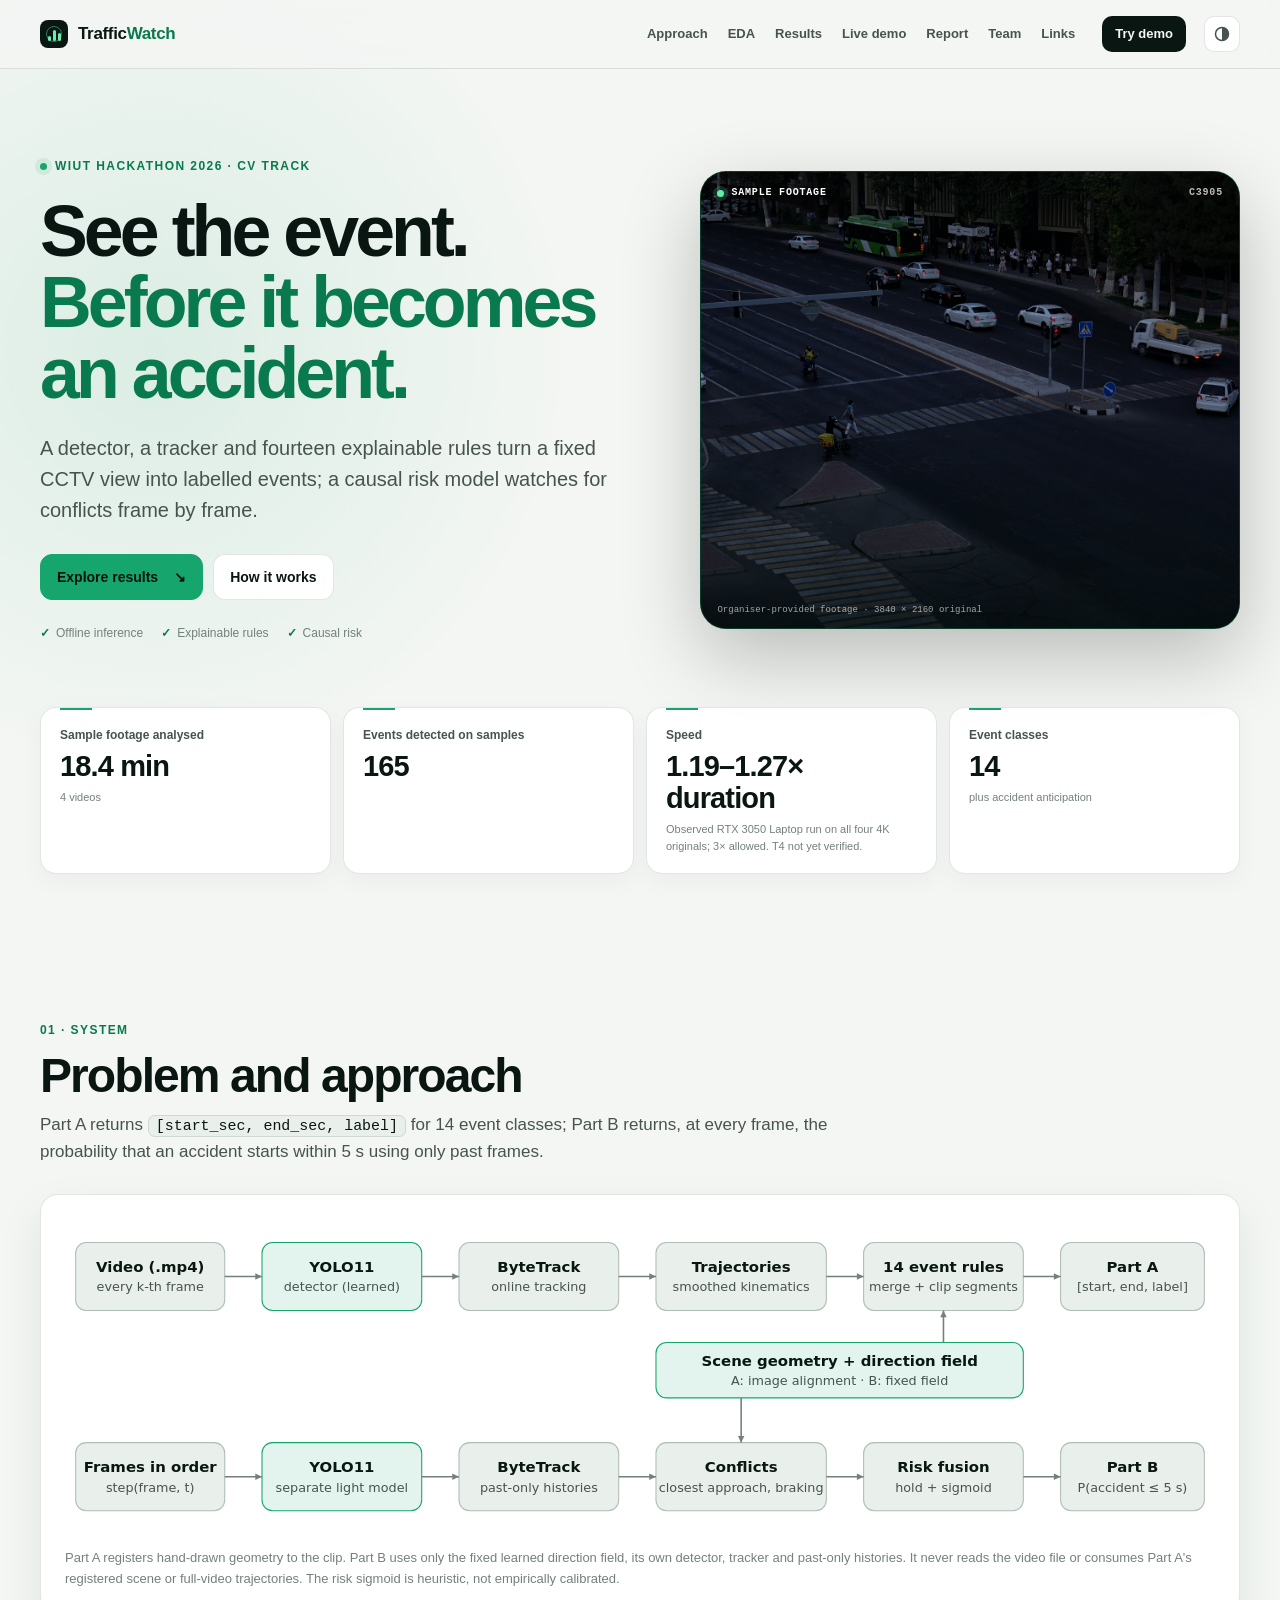
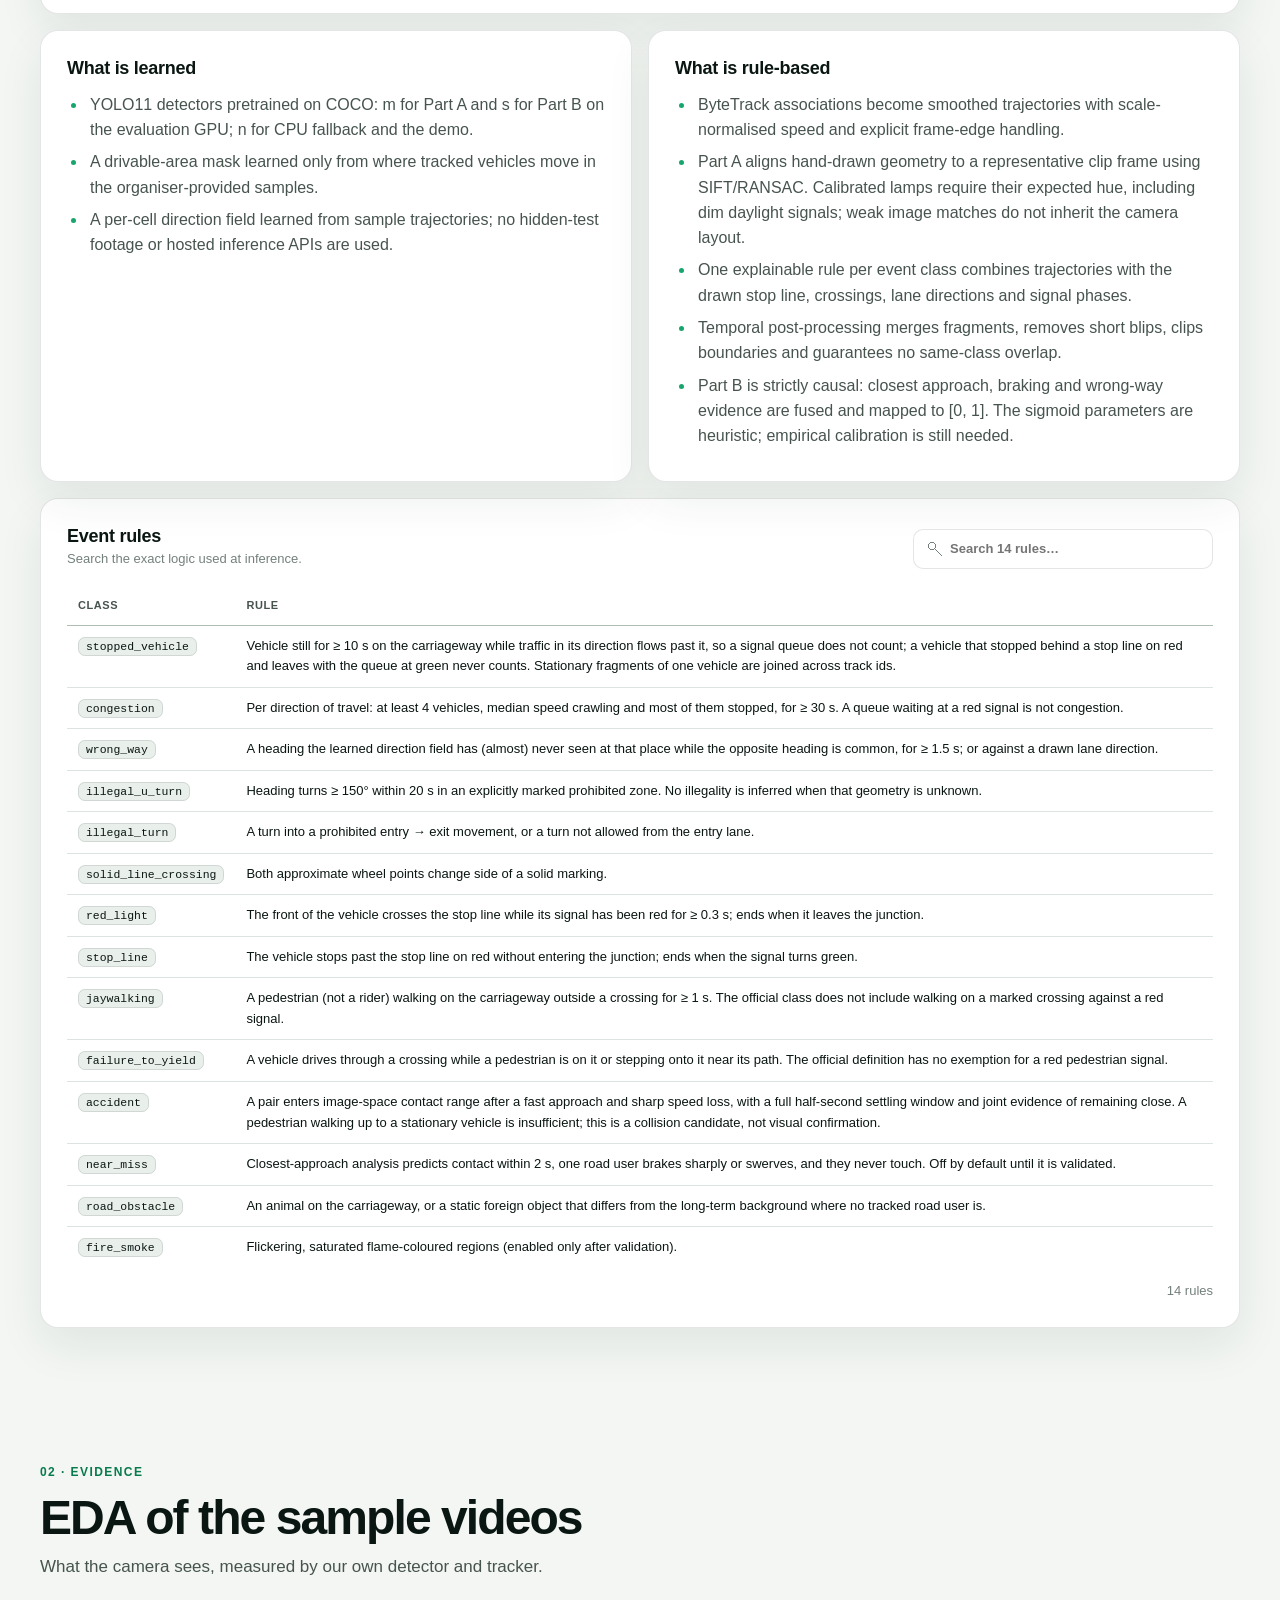
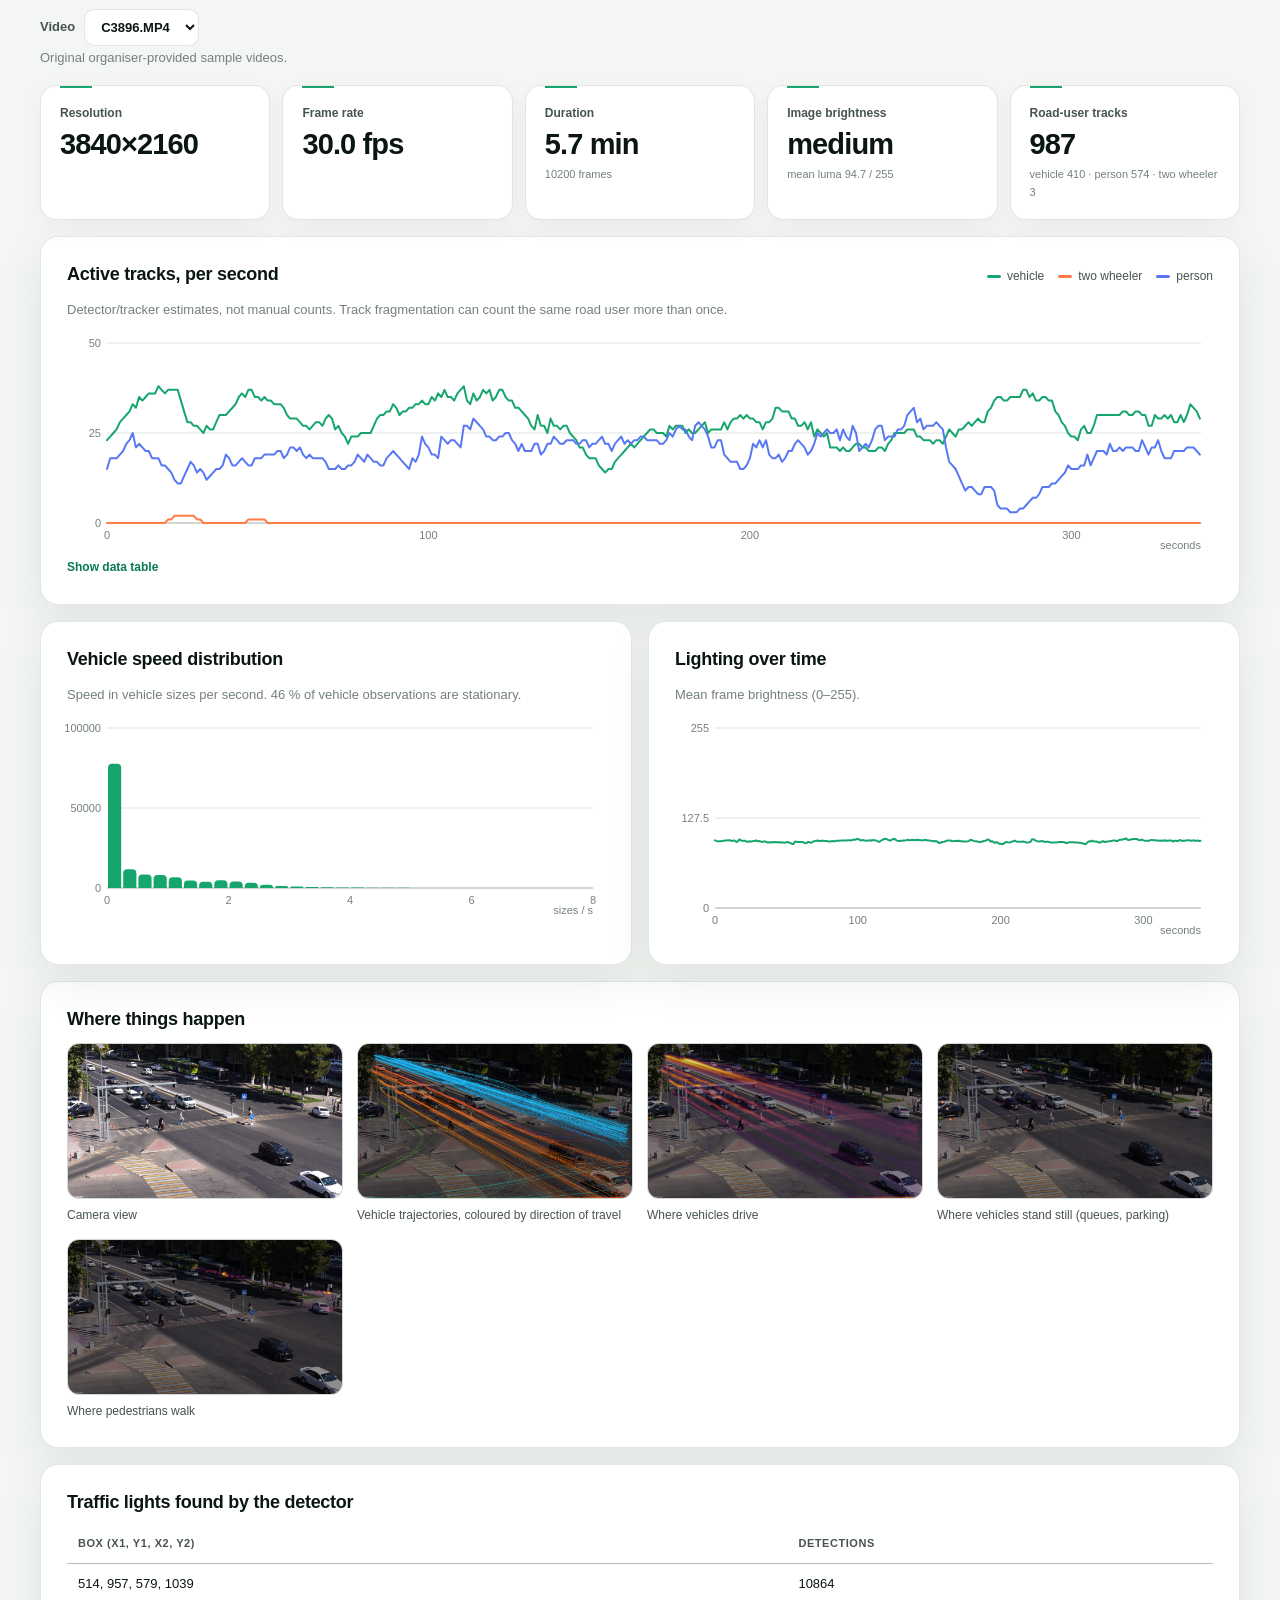
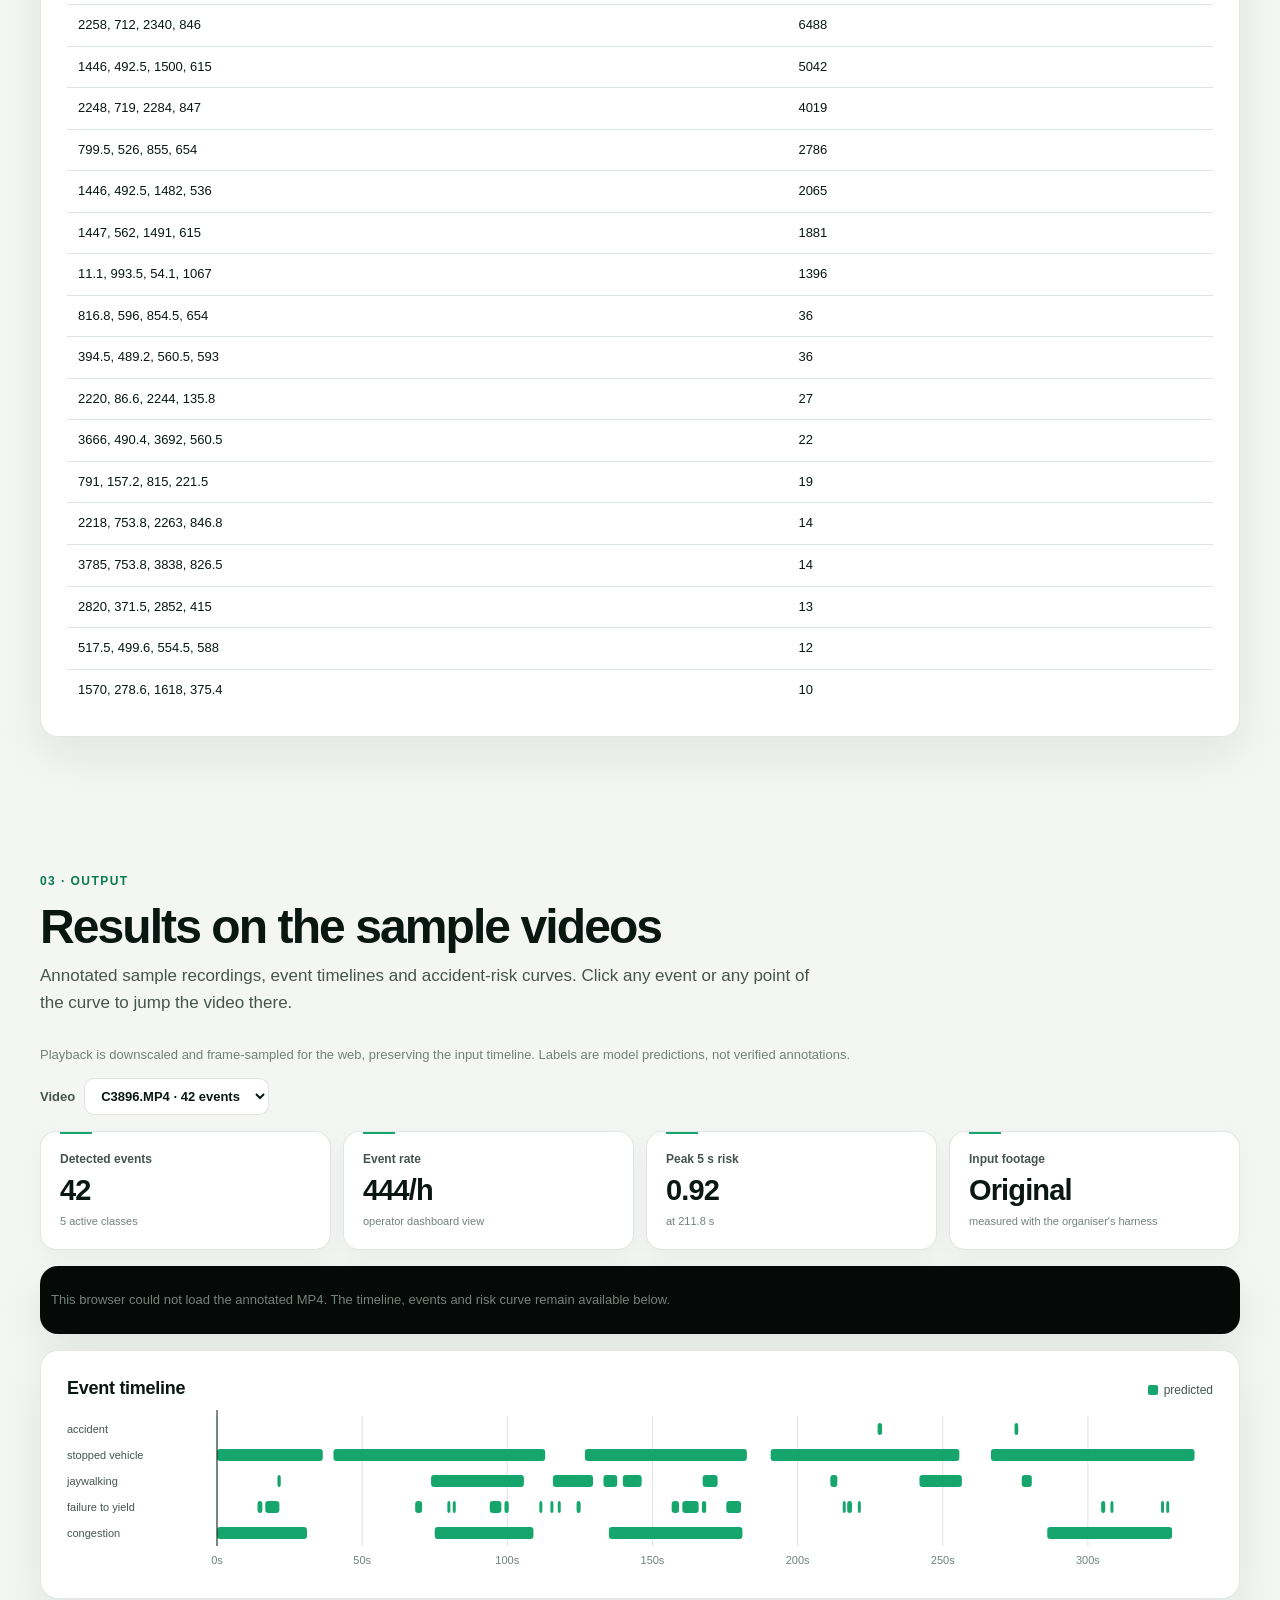
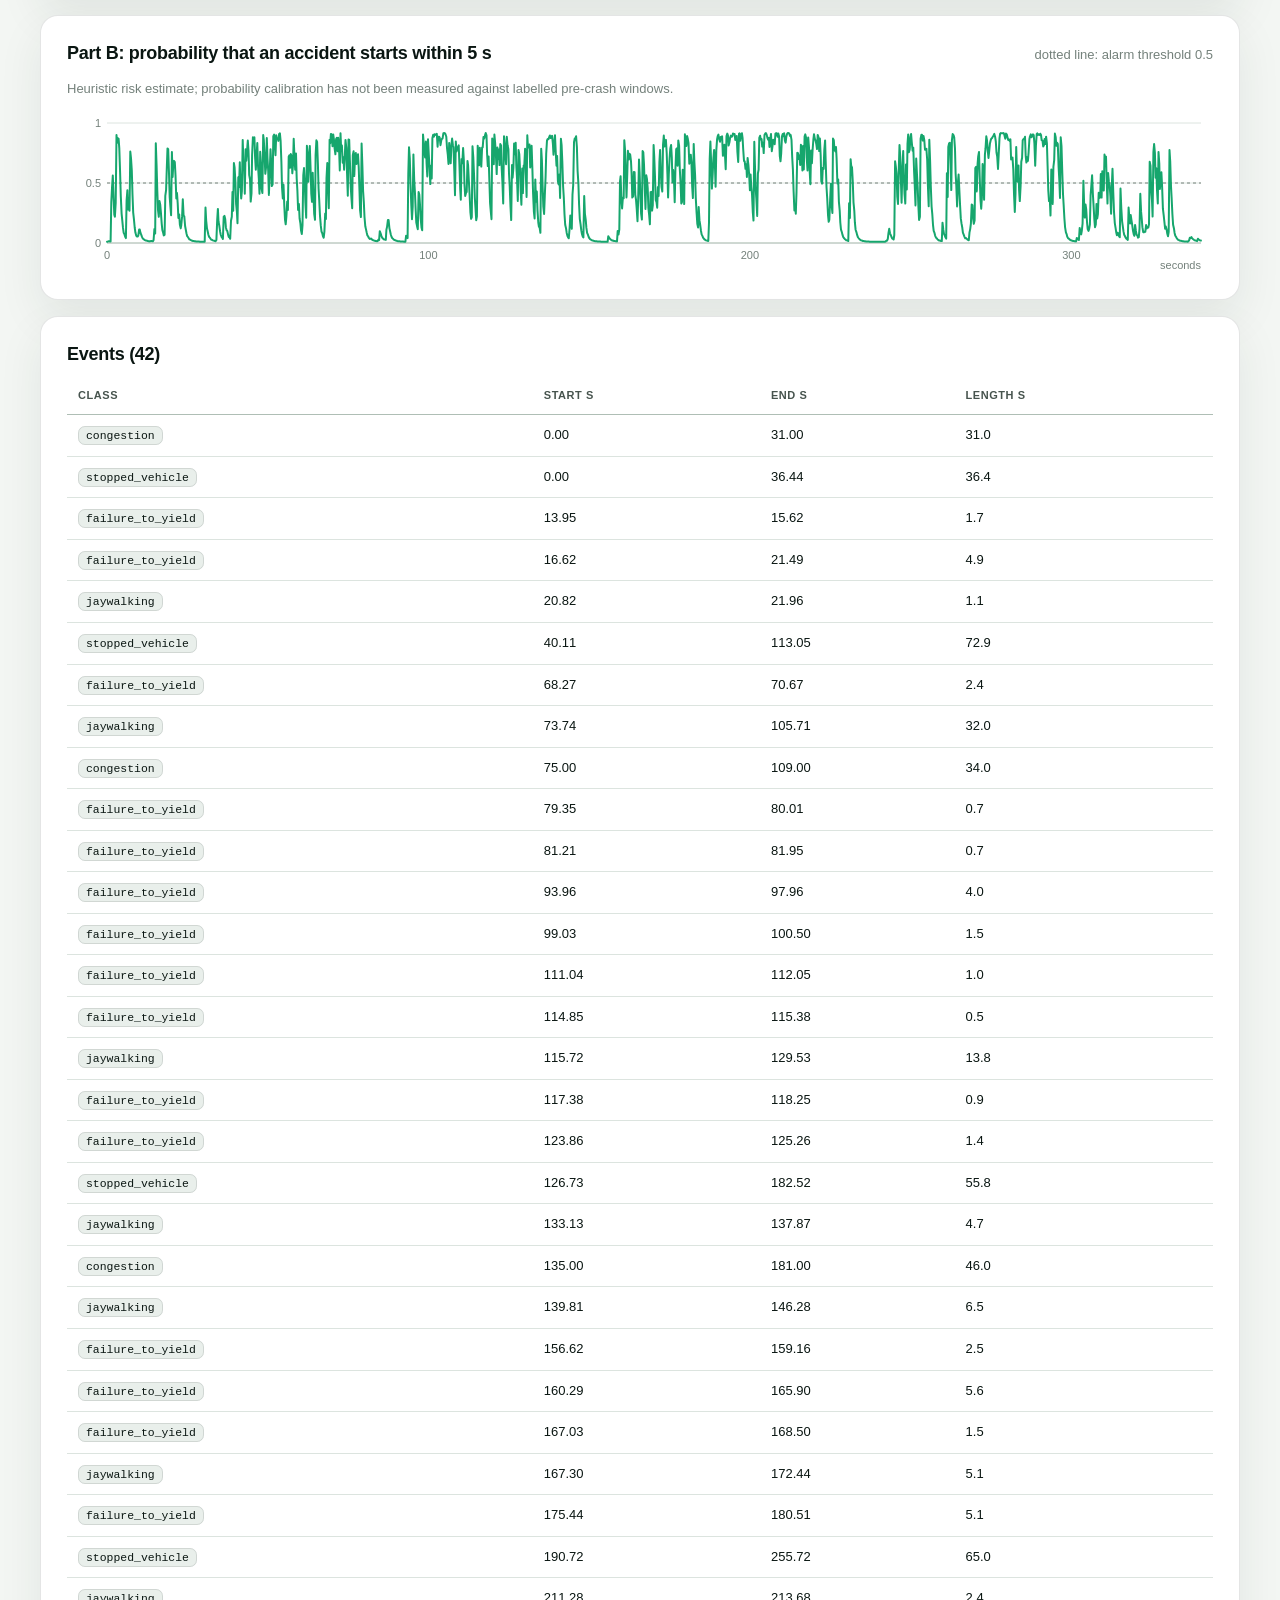
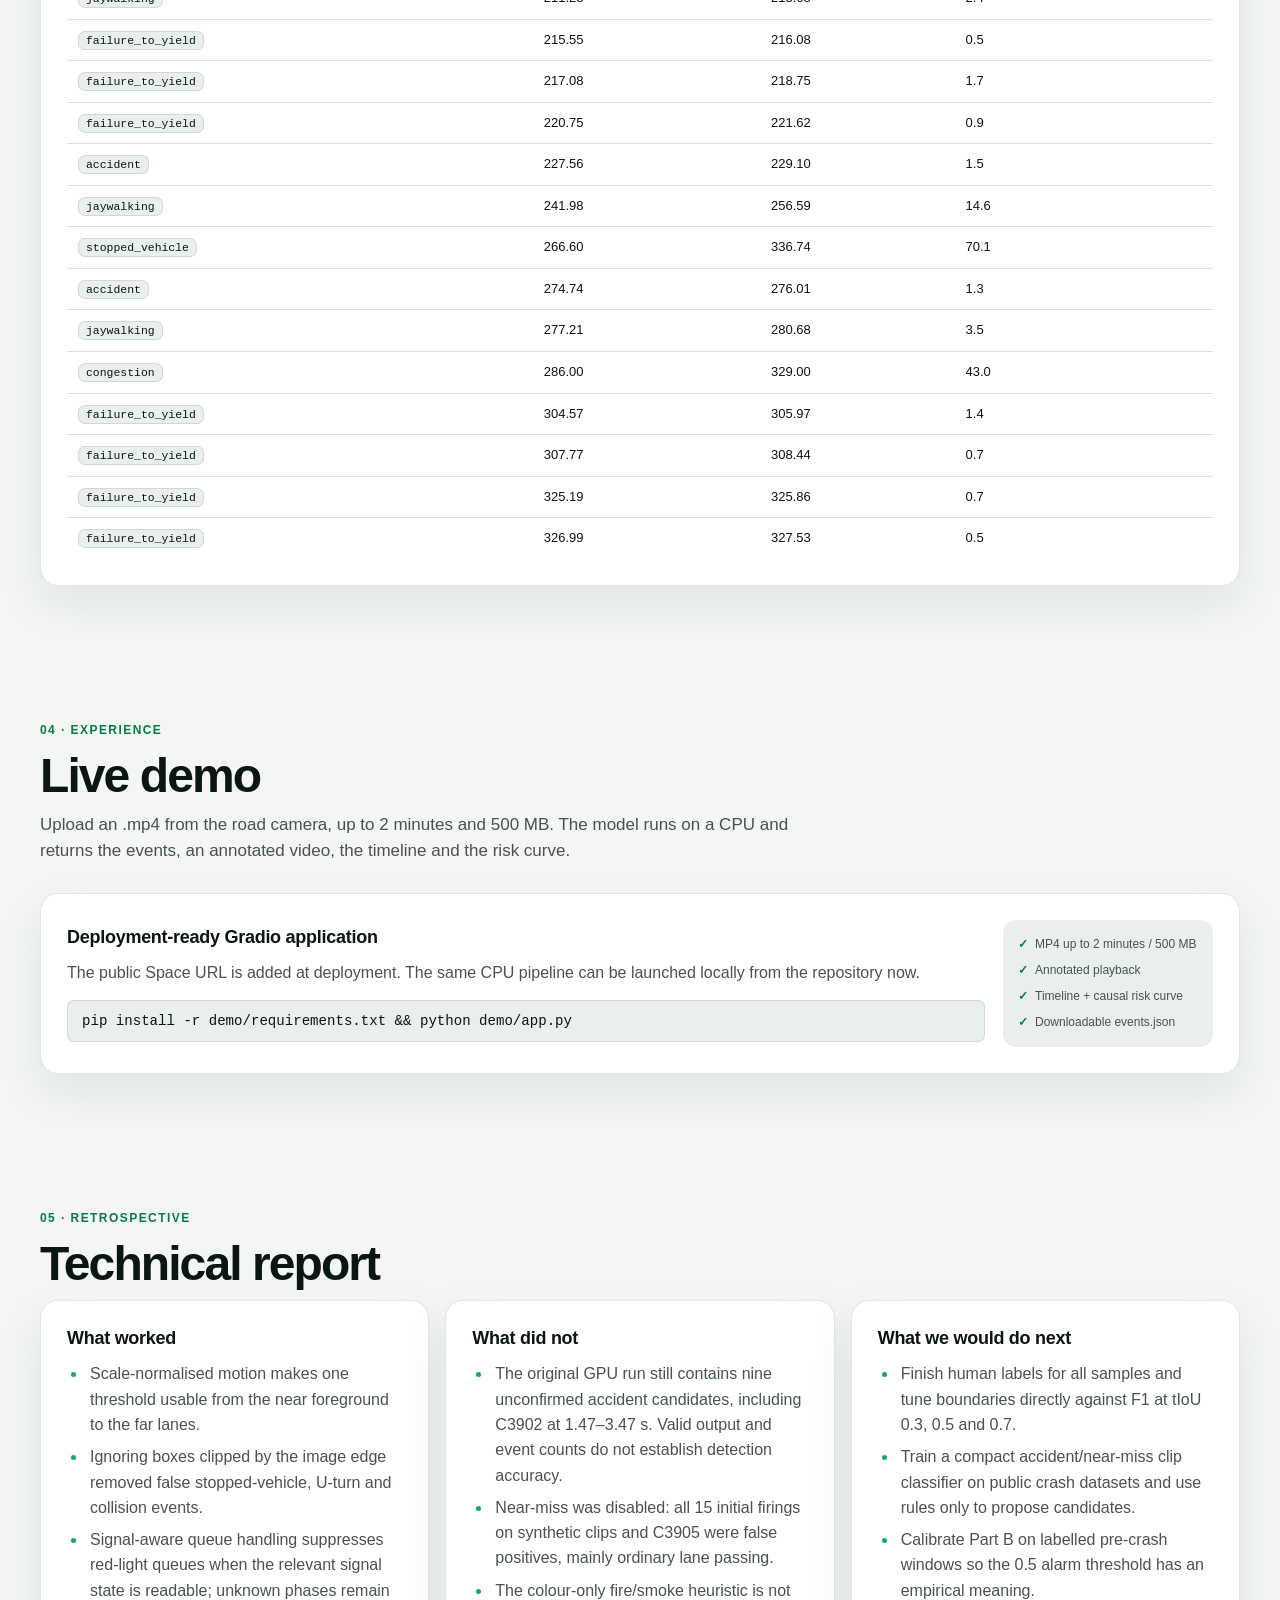
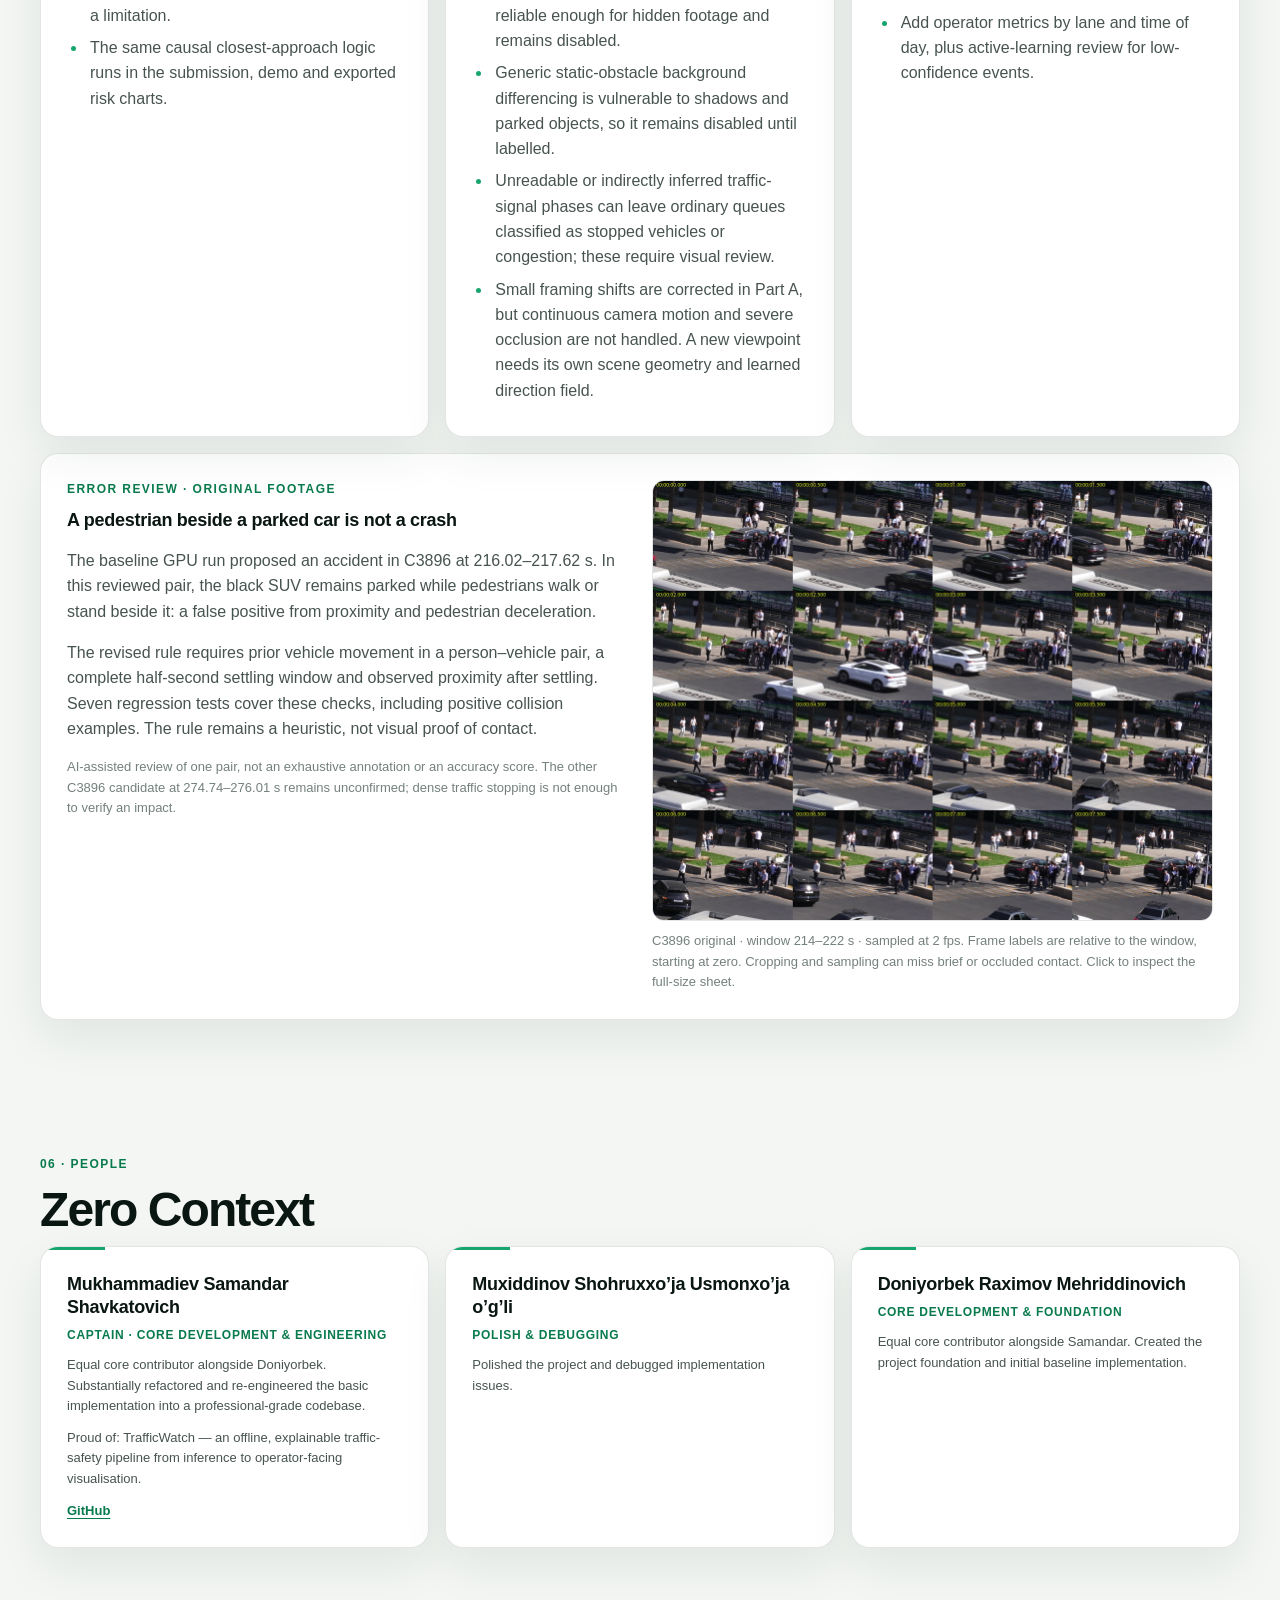
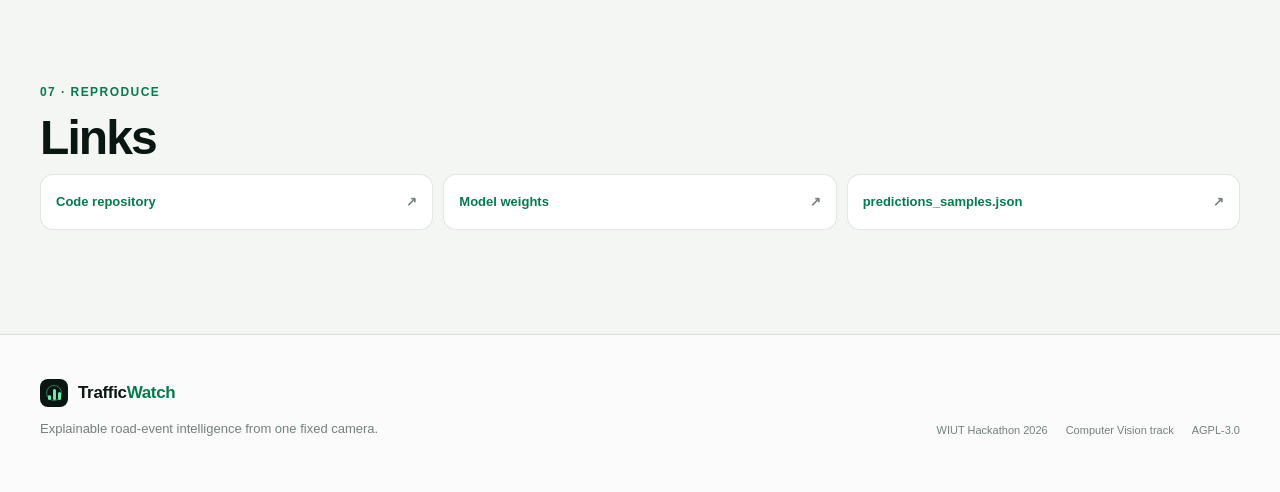
==== commit 4084d034: "feat(website): credit Zero Context team and add repeatable browser QA" ====
--- a/website/index.html
+++ b/website/index.html
@@ -5,6 +5,7 @@
 <meta name="viewport" content="width=device-width, initial-scale=1">
 <title>TrafficWatch · WIUT Hackathon 2026</title>
 <meta name="description" content="Traffic event detection and accident anticipation from a fixed road camera.">
+<link rel="icon" href="assets/favicon.svg" type="image/svg+xml">
 <link rel="stylesheet" href="assets/style.css">
 </head>
 <body>
@@ -111,7 +112,7 @@
 
   <section id="team" class="wrap block">
     <p class="section-kicker">06 · People</p>
-    <h2>Team</h2>
+    <h2 id="teamName">Zero Context</h2>
     <div class="team" id="teamBody"></div>
   </section>
 
